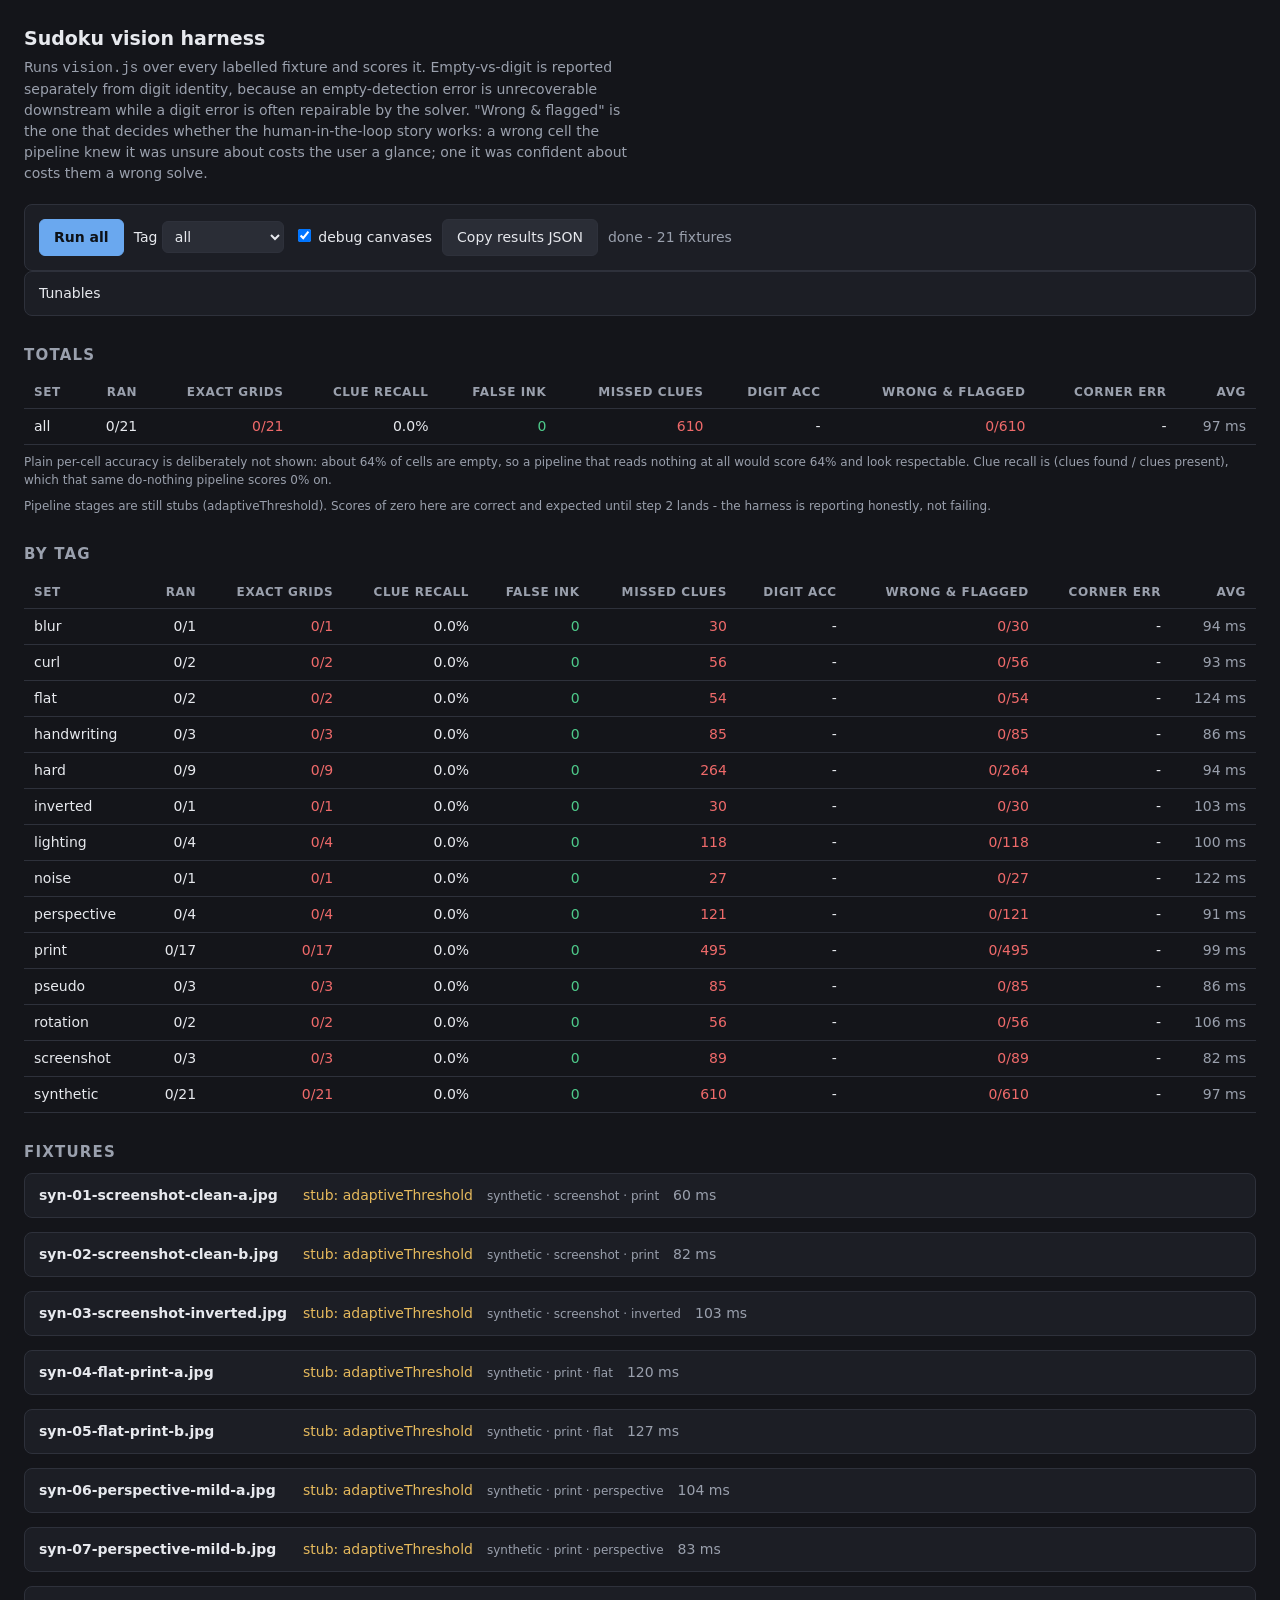
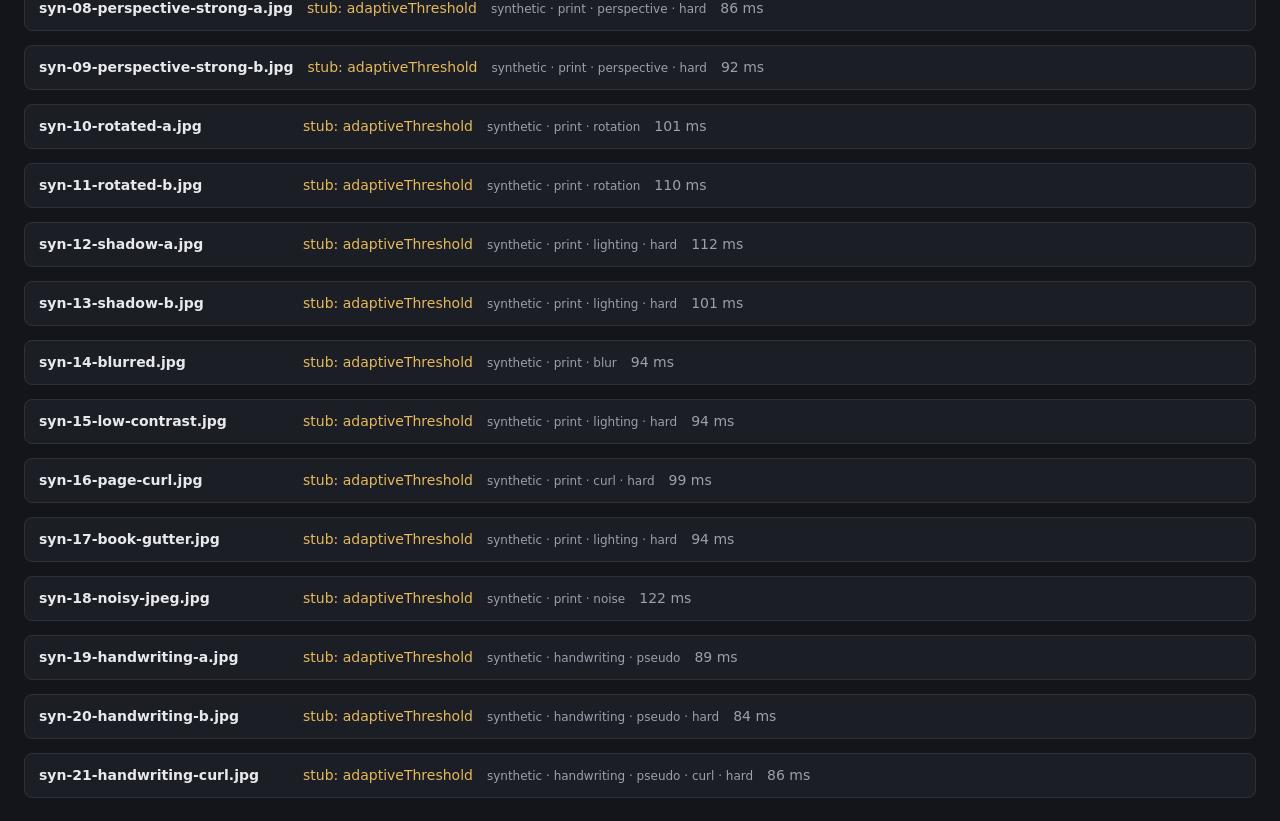
==== test-vision.html @ 6af7041e "feat: optical readin - step 1 - harness + fixtures" ====
<!DOCTYPE html>
<html lang="en">

<head>
  <meta charset="UTF-8">
  <meta name="viewport" content="width=device-width, initial-scale=1.0">
  <title>Sudoku vision harness</title>
  <style>
    :root {
      --bg: #14151a; --panel: #1c1e25; --line: #2e313b; --fg: #e7e9ee;
      --dim: #9aa0ad; --ok: #4ec98a; --bad: #ef6a6a; --warn: #e5b95c; --accent: #6aa8ef;
    }
    * { box-sizing: border-box; }
    body { margin: 0; padding: 24px; background: var(--bg); color: var(--fg);
           font: 14px/1.5 ui-sans-serif, system-ui, -apple-system, Segoe UI, Roboto, sans-serif; }
    h1 { font-size: 19px; margin: 0 0 4px; }
    h2 { font-size: 15px; margin: 28px 0 10px; color: var(--dim);
         text-transform: uppercase; letter-spacing: .08em; }
    .sub { color: var(--dim); margin: 0 0 20px; max-width: 70ch; }
    .bar { display: flex; gap: 10px; flex-wrap: wrap; align-items: center;
           padding: 14px; background: var(--panel); border: 1px solid var(--line); border-radius: 8px; }
    button { font: inherit; padding: 7px 14px; border-radius: 6px; border: 1px solid var(--line);
             background: #2a2d36; color: var(--fg); cursor: pointer; }
    button.primary { background: var(--accent); border-color: var(--accent); color: #0d1117; font-weight: 600; }
    button:disabled { opacity: .5; cursor: default; }
    select, input[type=text] { font: inherit; padding: 6px 8px; border-radius: 6px;
             border: 1px solid var(--line); background: #2a2d36; color: var(--fg); }
    textarea { width: 100%; min-height: 92px; font: 12px/1.5 ui-monospace, SFMono-Regular, Menlo, monospace;
               background: #101219; color: var(--fg); border: 1px solid var(--line);
               border-radius: 6px; padding: 10px; }
    .note { padding: 12px 14px; border-radius: 8px; border: 1px solid var(--line);
            background: #2a2419; color: var(--warn); margin: 16px 0; }
    .note code { background: #00000044; padding: 1px 5px; border-radius: 4px; }
    table { border-collapse: collapse; width: 100%; }
    th, td { text-align: left; padding: 7px 10px; border-bottom: 1px solid var(--line); }
    th { color: var(--dim); font-weight: 600; font-size: 12px;
         text-transform: uppercase; letter-spacing: .05em; }
    td.num, th.num { text-align: right; font-variant-numeric: tabular-nums; }
    .ok { color: var(--ok); } .bad { color: var(--bad); } .warn { color: var(--warn); }
    .dim { color: var(--dim); }
    .cards { display: grid; gap: 14px; }
    details { background: var(--panel); border: 1px solid var(--line); border-radius: 8px; }
    summary { cursor: pointer; padding: 11px 14px; display: flex; gap: 14px;
              align-items: center; flex-wrap: wrap; }
    summary .name { font-weight: 600; min-width: 250px; }
    summary .tags { color: var(--dim); font-size: 12px; }
    .body { padding: 0 14px 16px; display: flex; gap: 20px; flex-wrap: wrap; }
    canvas { background: #000; border: 1px solid var(--line); border-radius: 4px; image-rendering: pixelated; }
    .board { border-collapse: collapse; font-variant-numeric: tabular-nums; }
    .board td { width: 27px; height: 27px; text-align: center; padding: 0;
                border: 1px solid #343843; font-size: 13px; }
    .board td.b { border-right-width: 2px; border-right-color: #565c6b; }
    .board td.r { border-bottom-width: 2px; border-bottom-color: #565c6b; }
    .board td.wrong { background: #4a1f22; color: #ff9c9c; font-weight: 700; }
    .board td.flag { outline: 2px solid var(--warn); outline-offset: -2px; }
    .board td small { display: block; font-size: 9px; color: var(--dim); line-height: 1; }
    .legend { color: var(--dim); font-size: 12px; margin: 8px 0 0; }
    .stack { display: flex; flex-direction: column; gap: 6px; }
    .stack h3 { margin: 0; font-size: 11px; color: var(--dim);
                text-transform: uppercase; letter-spacing: .06em; }
  </style>
</head>

<body>
  <h1>Sudoku vision harness</h1>
  <p class="sub">
    Runs <code>vision.js</code> over every labelled fixture and scores it. Empty-vs-digit is
    reported separately from digit identity, because an empty-detection error is unrecoverable
    downstream while a digit error is often repairable by the solver. "Wrong &amp; flagged" is the
    one that decides whether the human-in-the-loop story works: a wrong cell the pipeline knew it
    was unsure about costs the user a glance; one it was confident about costs them a wrong solve.
  </p>

  <div class="bar">
    <button id="run" class="primary">Run all</button>
    <label>Tag
      <select id="tag"><option value="">all</option></select>
    </label>
    <label><input type="checkbox" id="debug" checked> debug canvases</label>
    <button id="copy">Copy results JSON</button>
    <span id="status" class="dim"></span>
  </div>

  <div id="blocked" class="note" hidden>
    <strong>The browser will not let this page read the fixture pixels.</strong>
    Opened over <code>file://</code>, Chrome treats every local image as a separate origin and
    taints the canvas. Two ways round it:
    <br>1. serve the folder — <code>python3 -m http.server</code>, then open
    <code>http://localhost:8000/test-vision.html</code>; or
    <br>2. pick the fixtures folder here, which hands the page real <code>File</code> objects:
    <input type="file" id="picker" webkitdirectory directory multiple>
  </div>

  <details id="tuning">
    <summary>Tunables</summary>
    <div class="body" style="display:block">
      <p class="legend">Overrides merged over <code>SudokuVision.defaults</code> for this run.
        Edit, then Run all. This is how §2's thresholds get tuned against evidence instead of taste.</p>
      <textarea id="opts"></textarea>
    </div>
  </details>

  <h2>Totals</h2>
  <div id="totals"></div>

  <h2>By tag</h2>
  <div id="bytag"></div>

  <h2>Fixtures</h2>
  <div id="cards" class="cards"></div>

  <script src="tools/fixtures/manifest.js"></script>
  <script src="vision.js"></script>
  <script>
    var FIXTURES = window.SUDOKU_FIXTURES || [];
    var FIX_DIR = 'tools/fixtures/';
    var pickedFiles = null;      // filename -> File, when the folder picker is used
    var lastResults = [];

    var el = {
      run: document.getElementById('run'), tag: document.getElementById('tag'),
      debug: document.getElementById('debug'), copy: document.getElementById('copy'),
      status: document.getElementById('status'), blocked: document.getElementById('blocked'),
      picker: document.getElementById('picker'), opts: document.getElementById('opts'),
      totals: document.getElementById('totals'), bytag: document.getElementById('bytag'),
      cards: document.getElementById('cards')
    };

    el.opts.value = JSON.stringify({ debug: true }, null, 2);

    // ------------------------------------------------------------- sources

    function sourceFor(fixture) {
      if (pickedFiles) {
        var f = pickedFiles[fixture.file];
        if (!f) { throw new Error('not in the picked folder: ' + fixture.file); }
        return f;
      }
      return FIX_DIR + fixture.file;
    }

    // Can we actually read pixels from a fixture loaded by path?
    function probeSource() {
      if (!FIXTURES.length) { return Promise.resolve(false); }
      return SudokuVision.toCanvas(FIX_DIR + FIXTURES[0].file, 64)
        .then(function (c) { SudokuVision.readPixels(c); return true; })
        .catch(function () { return false; });
    }

    el.picker.addEventListener('change', function (e) {
      pickedFiles = {};
      Array.prototype.forEach.call(e.target.files, function (f) { pickedFiles[f.name] = f; });
      el.blocked.hidden = true;
      run();
    });

    // ------------------------------------------------------------- scoring

    function score(fixture, result) {
      var truth = SudokuVision.parseBoard(fixture.board);
      var got = result.grid;
      var s = {
        file: fixture.file, tags: fixture.tags || [], notes: fixture.notes || '',
        ok: result.ok, reason: result.reason, notImplemented: result.notImplemented,
        stage: result.stage, ms: result.timings ? Math.round(result.timings.total) : null,
        clues: 0, falseInk: 0, missed: 0, digitTotal: 0, digitRight: 0,
        wrong: [], flaggedWrong: 0, flagged: (result.uncertain || []).length,
        cornerError: null, exact: false, truth: truth, got: got,
        uncertain: result.uncertain || []
      };
      var flagged = {};
      s.uncertain.forEach(function (p) { flagged[p[0] + ',' + p[1]] = true; });

      for (var r = 0; r < 9; r++) {
        for (var c = 0; c < 9; c++) {
          var tv = truth[r][c], gv = got[r][c];
          if (tv) { s.clues++; }
          if (!tv && gv) { s.falseInk++; }
          if (tv && !gv) { s.missed++; }
          if (tv && gv) { s.digitTotal++; if (tv === gv) { s.digitRight++; } }
          if (tv !== gv) {
            s.wrong.push([r, c]);
            if (flagged[r + ',' + c]) { s.flaggedWrong++; }
          }
        }
      }
      s.exact = s.ok && s.wrong.length === 0;

      if (fixture.corners && result.corners && result.corners.length === 4) {
        var sum = 0;
        for (var i = 0; i < 4; i++) {
          var dx = result.corners[i].x - fixture.corners[i][0];
          var dy = result.corners[i].y - fixture.corners[i][1];
          sum += Math.sqrt(dx * dx + dy * dy);
        }
        s.cornerError = sum / 4;
      }
      return s;
    }

    // ------------------------------------------------------------- running

    function run() {
      var overrides;
      try { overrides = JSON.parse(el.opts.value || '{}'); }
      catch (err) { el.status.textContent = 'tunables are not valid JSON: ' + err.message; return; }
      overrides.debug = el.debug.checked;

      var wanted = FIXTURES.filter(function (f) {
        return !el.tag.value || (f.tags || []).indexOf(el.tag.value) !== -1;
      });

      el.run.disabled = true;
      el.cards.innerHTML = '';
      lastResults = [];

      var chain = Promise.resolve();
      wanted.forEach(function (fixture, i) {
        chain = chain.then(function () {
          el.status.textContent = 'running ' + (i + 1) + '/' + wanted.length + ' - ' + fixture.file;
          return SudokuVision.extract(sourceFor(fixture), overrides)
            .then(function (result) { return { fixture: fixture, result: result }; })
            .catch(function (err) {
              return {
                fixture: fixture,
                result: {
                  ok: false, reason: 'threw: ' + err.message, grid: SudokuVision.emptyBoard(0),
                  confidence: SudokuVision.emptyBoard(0), uncertain: [], corners: null,
                  warped: null, debug: null, timings: {}
                }
              };
            })
            .then(function (pair) {
              var s = score(pair.fixture, pair.result);
              lastResults.push(s);
              el.cards.appendChild(card(s, pair.result, pair.fixture));
              renderTotals();
            });
        });
      });

      chain.then(function () {
        el.run.disabled = false;
        el.status.textContent = 'done - ' + wanted.length + ' fixtures';
      });
    }

    // ------------------------------------------------------------ reporting

    function pct(n, d) { return d ? (100 * n / d).toFixed(1) + '%' : '-'; }

    function aggregate(rows) {
      var a = { n: rows.length, ran: 0, exact: 0, clues: 0, falseInk: 0, missed: 0,
                digitTotal: 0, digitRight: 0, wrong: 0, flaggedWrong: 0, flagged: 0,
                cornerErrors: [], ms: 0 };
      rows.forEach(function (s) {
        if (s.ok) { a.ran++; }
        if (s.exact) { a.exact++; }
        a.clues += s.clues; a.falseInk += s.falseInk; a.missed += s.missed;
        a.digitTotal += s.digitTotal; a.digitRight += s.digitRight;
        a.wrong += s.wrong.length; a.flaggedWrong += s.flaggedWrong; a.flagged += s.flagged;
        a.ms += s.ms || 0;
        if (s.cornerError !== null) { a.cornerErrors.push(s.cornerError); }
      });
      a.cornerMean = a.cornerErrors.length
        ? a.cornerErrors.reduce(function (x, y) { return x + y; }, 0) / a.cornerErrors.length
        : null;
      return a;
    }

    function statsRow(label, a) {
      return '<tr><td>' + label + '</td>' +
        '<td class="num">' + a.ran + '/' + a.n + '</td>' +
        '<td class="num ' + (a.exact === a.n && a.n ? 'ok' : 'bad') + '">' +
          a.exact + '/' + a.n + '</td>' +
        '<td class="num">' + pct(a.clues - a.missed, a.clues) + '</td>' +
        '<td class="num ' + (a.falseInk ? 'bad' : 'ok') + '">' + a.falseInk + '</td>' +
        '<td class="num ' + (a.missed ? 'bad' : 'ok') + '">' + a.missed + '</td>' +
        '<td class="num">' + pct(a.digitRight, a.digitTotal) + '</td>' +
        '<td class="num ' + (a.wrong && a.flaggedWrong === a.wrong ? 'warn'
                             : a.wrong ? 'bad' : 'ok') + '">' +
          a.flaggedWrong + '/' + a.wrong + '</td>' +
        '<td class="num">' + (a.cornerMean === null ? '-' : a.cornerMean.toFixed(1) + ' px') + '</td>' +
        '<td class="num dim">' + (a.n ? Math.round(a.ms / a.n) : 0) + ' ms</td></tr>';
    }

    var HEAD = '<tr><th>set</th><th class="num">ran</th><th class="num">exact grids</th>' +
      '<th class="num">clue recall</th><th class="num">false ink</th><th class="num">missed clues</th>' +
      '<th class="num">digit acc</th><th class="num">wrong &amp; flagged</th>' +
      '<th class="num">corner err</th><th class="num">avg</th></tr>';

    function renderTotals() {
      var a = aggregate(lastResults);
      el.totals.innerHTML = '<table>' + HEAD + statsRow('all', a) + '</table>' +
        '<p class="legend">Plain per-cell accuracy is deliberately not shown: about 64% of cells ' +
        'are empty, so a pipeline that reads nothing at all would score 64% and look respectable. ' +
        'Clue recall is (clues found / clues present), which that same do-nothing pipeline scores ' +
        '0% on.</p>' +
        (lastResults.some(function (s) { return s.notImplemented; })
          ? '<p class="legend warn">Pipeline stages are still stubs (' +
            lastResults[0].stage + '). Scores of zero here are correct and expected until ' +
            'step 2 lands - the harness is reporting honestly, not failing.</p>'
          : '');

      var tags = {};
      lastResults.forEach(function (s) {
        s.tags.forEach(function (t) { (tags[t] = tags[t] || []).push(s); });
      });
      var names = Object.keys(tags).sort();
      el.bytag.innerHTML = '<table>' + HEAD + names.map(function (t) {
        return statsRow(t, aggregate(tags[t]));
      }).join('') + '</table>';
    }

    function boardTable(s) {
      var html = '<table class="board">';
      for (var r = 0; r < 9; r++) {
        html += '<tr>';
        for (var c = 0; c < 9; c++) {
          var tv = s.truth[r][c], gv = s.got[r][c];
          var cls = [];
          if (c === 2 || c === 5) { cls.push('b'); }
          if (r === 2 || r === 5) { cls.push('r'); }
          if (tv !== gv) { cls.push('wrong'); }
          if (s.uncertain.some(function (p) { return p[0] === r && p[1] === c; })) { cls.push('flag'); }
          html += '<td class="' + cls.join(' ') + '">' + (gv || (tv !== gv ? '&middot;' : '')) +
            (tv !== gv ? '<small>' + (tv || '.') + '</small>' : '') + '</td>';
        }
        html += '</tr>';
      }
      return html + '</table>';
    }

    function overlay(result, fixture) {
      var src = result.debug && result.debug.source;
      if (!src) { return null; }
      var w = 260, k = w / src.width;
      var c = document.createElement('canvas');
      c.width = w; c.height = Math.round(src.height * k);
      var ctx = c.getContext('2d');
      ctx.drawImage(src, 0, 0, c.width, c.height);
      // truth in lime, detection in magenta; a detector that is close draws on top of the other
      if (fixture.corners) { quad(ctx, fixture.corners.map(function (p) {
        return { x: p[0] * k, y: p[1] * k }; }), '#4ec98a'); }
      if (result.corners) { quad(ctx, result.corners.map(function (p) {
        return { x: p.x * k, y: p.y * k }; }), '#e46ae4'); }
      return c;
    }

    function quad(ctx, pts, colour) {
      ctx.strokeStyle = colour; ctx.lineWidth = 2;
      ctx.beginPath();
      pts.forEach(function (p, i) { i ? ctx.lineTo(p.x, p.y) : ctx.moveTo(p.x, p.y); });
      ctx.closePath(); ctx.stroke();
    }

    function card(s, result, fixture) {
      var d = document.createElement('details');
      var verdict = s.notImplemented ? '<span class="warn">stub: ' + s.stage + '</span>'
        : !s.ok ? '<span class="bad">no grid</span>'
        : s.exact ? '<span class="ok">exact</span>'
        : '<span class="bad">' + s.wrong.length + ' wrong</span>';

      d.innerHTML =
        '<summary><span class="name">' + s.file + '</span>' + verdict +
        '<span class="tags">' + s.tags.join(' · ') + '</span>' +
        '<span class="dim">' + (s.ms === null ? '' : s.ms + ' ms') + '</span></summary>' +
        '<div class="body"></div>';

      var body = d.querySelector('.body');

      if (s.reason) {
        var p = document.createElement('p');
        p.className = 'legend';
        p.textContent = s.reason;
        body.appendChild(p);
      }

      [['source + corners', overlay(result, fixture)],
       ['grayscale', result.debug && result.debug.gray],
       ['binary', result.debug && result.debug.binary],
       ['warped', result.warped]].forEach(function (pair) {
        if (!pair[1]) { return; }
        var col = document.createElement('div');
        col.className = 'stack';
        col.innerHTML = '<h3>' + pair[0] + '</h3>';
        var c = pair[1];
        if (c.width > 260) {
          var scaled = document.createElement('canvas');
          var k = 260 / c.width;
          scaled.width = 260; scaled.height = Math.round(c.height * k);
          scaled.getContext('2d').drawImage(c, 0, 0, scaled.width, scaled.height);
          c = scaled;
        }
        col.appendChild(c);
        body.appendChild(col);
      });

      var boards = document.createElement('div');
      boards.className = 'stack';
      boards.innerHTML = '<h3>read vs truth</h3>' + boardTable(s) +
        '<p class="legend">red = wrong, small digit = expected, amber ring = flagged uncertain<br>' +
        'clues ' + s.clues + ' · false ink ' + s.falseInk + ' · missed ' + s.missed +
        ' · digit acc ' + pct(s.digitRight, s.digitTotal) +
        (s.cornerError === null ? '' : ' · corner err ' + s.cornerError.toFixed(1) + ' px') + '</p>' +
        (s.notes ? '<p class="legend">' + s.notes + '</p>' : '');
      body.appendChild(boards);

      return d;
    }

    // --------------------------------------------------------------- setup

    (function init() {
      if (!FIXTURES.length) {
        el.status.innerHTML = '<span class="bad">no fixtures - run ' +
          'python3 tools/make_synthetic_fixtures.py</span>';
        return;
      }
      var tags = {};
      FIXTURES.forEach(function (f) { (f.tags || []).forEach(function (t) { tags[t] = 1; }); });
      Object.keys(tags).sort().forEach(function (t) {
        var o = document.createElement('option');
        o.value = o.textContent = t;
        el.tag.appendChild(o);
      });

      el.run.addEventListener('click', run);
      el.tag.addEventListener('change', run);
      el.copy.addEventListener('click', function () {
        var slim = lastResults.map(function (s) {
          return { file: s.file, ok: s.ok, exact: s.exact, falseInk: s.falseInk,
                   missed: s.missed, digitRight: s.digitRight, digitTotal: s.digitTotal,
                   wrong: s.wrong.length, flaggedWrong: s.flaggedWrong,
                   cornerError: s.cornerError, ms: s.ms };
        });
        navigator.clipboard.writeText(JSON.stringify(slim, null, 2)).then(function () {
          el.status.textContent = 'copied ' + slim.length + ' rows';
        });
      });

      probeSource().then(function (readable) {
        if (readable) { run(); }
        else {
          el.blocked.hidden = false;
          el.status.textContent = 'waiting for a readable image source';
        }
      });
    })();
  </script>
</body>

</html>
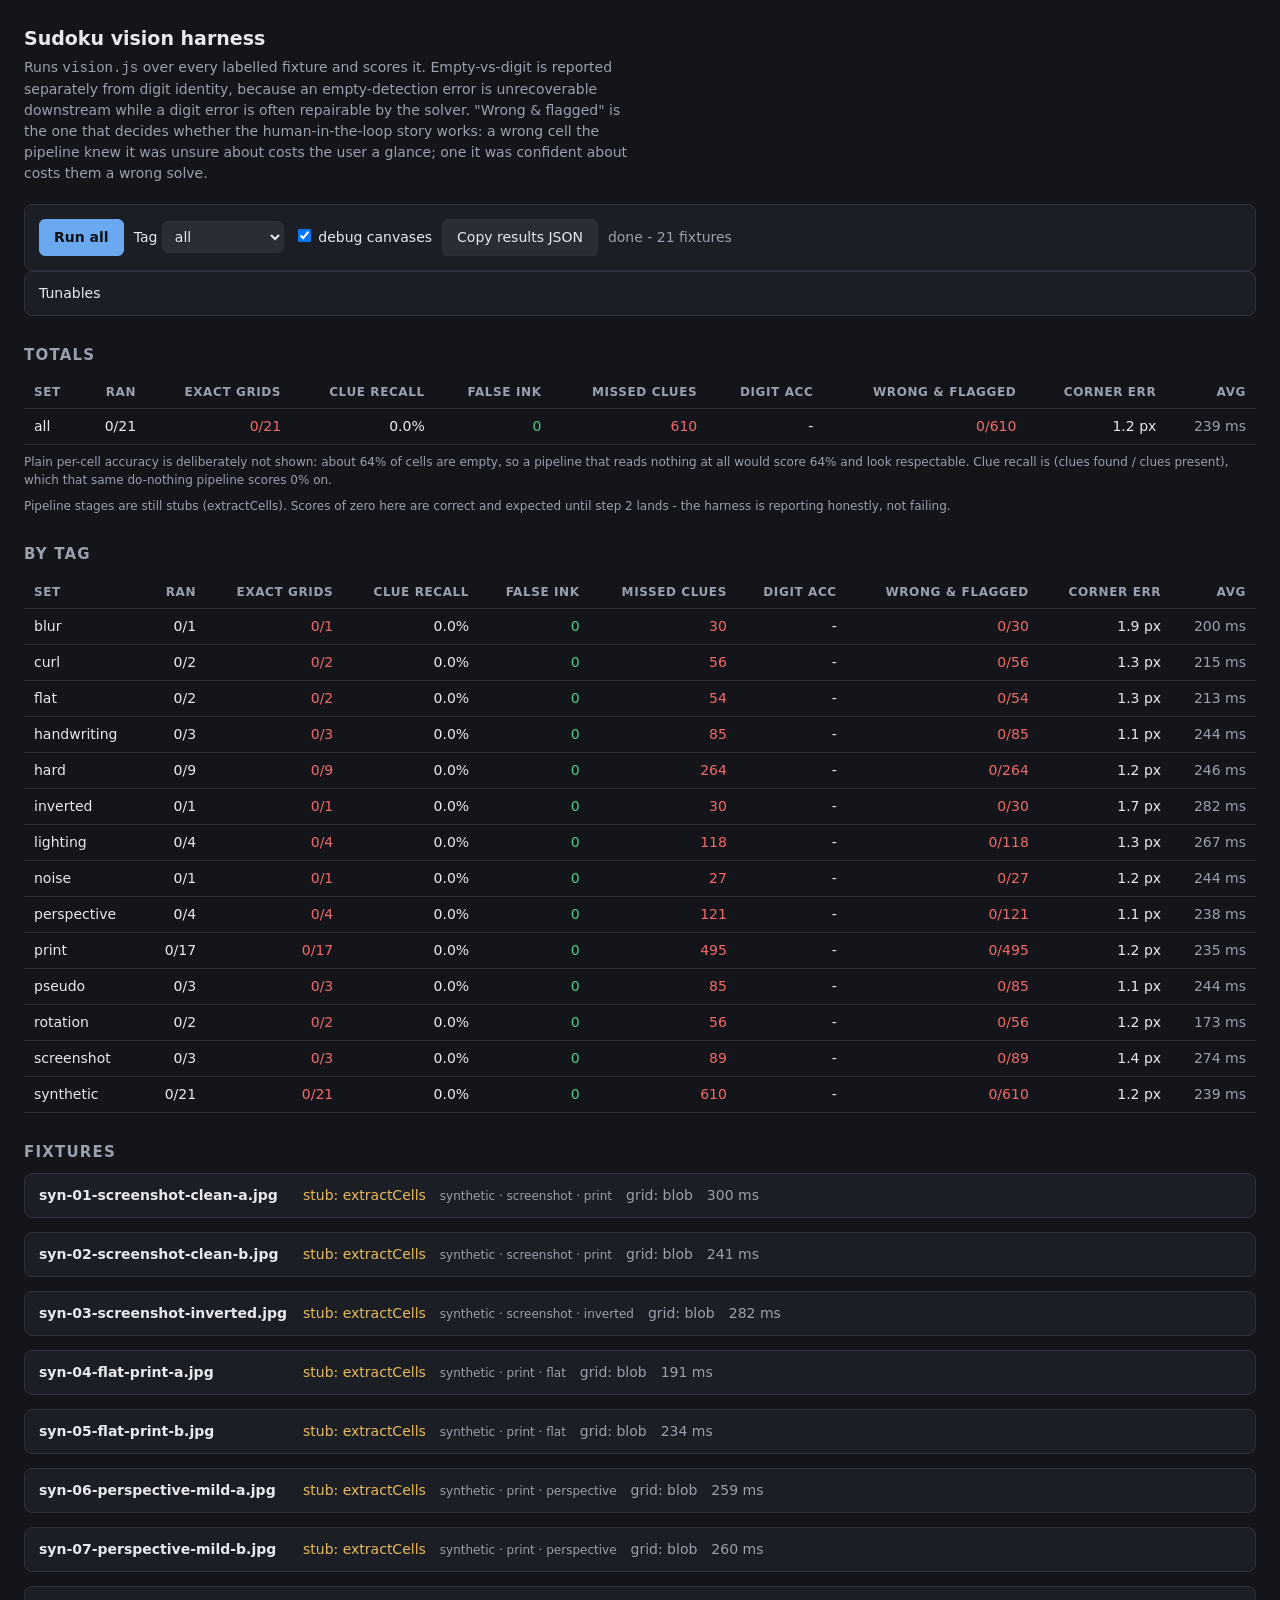
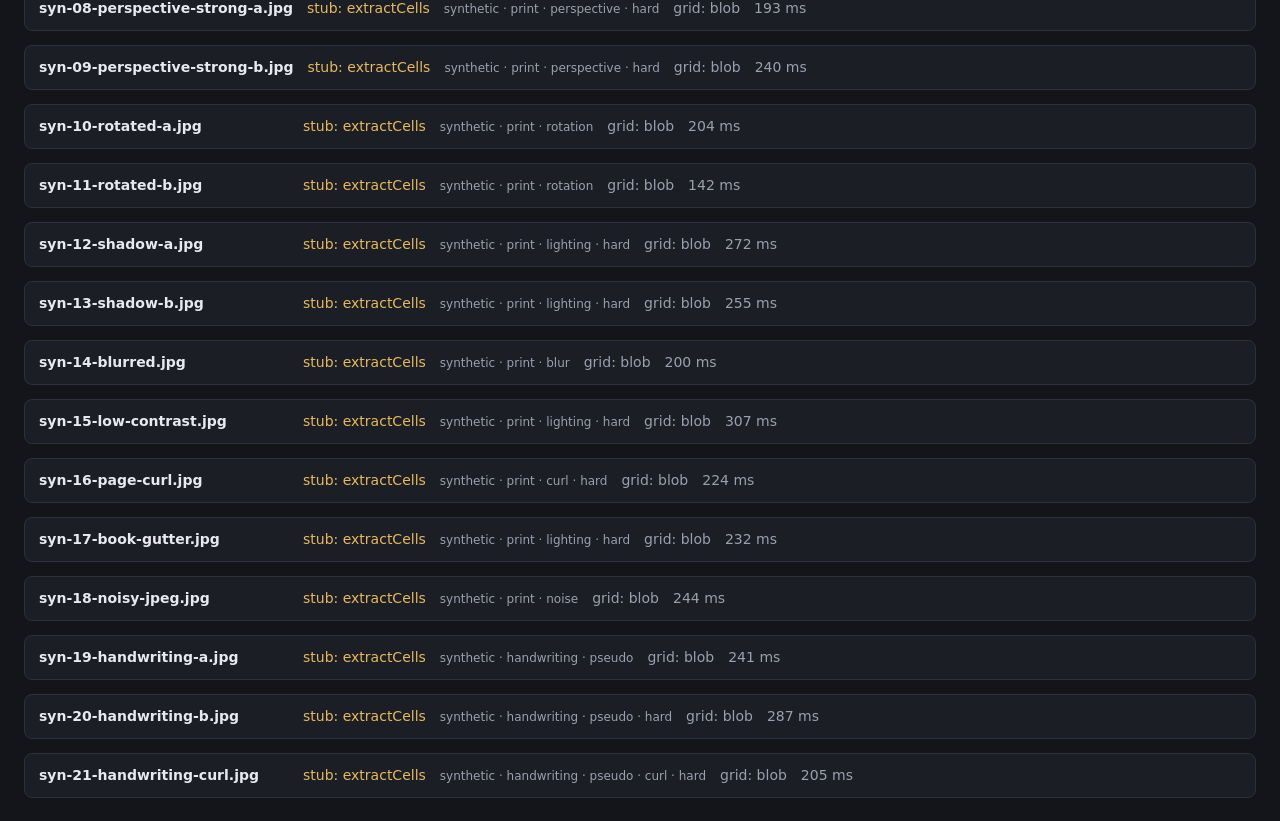
==== commit 91671f31: "feat: optical reading - step 2 - grid detection" ====
--- a/test-vision.html
+++ b/test-vision.html
@@ -162,6 +162,7 @@
       var s = {
         file: fixture.file, tags: fixture.tags || [], notes: fixture.notes || '',
         ok: result.ok, reason: result.reason, notImplemented: result.notImplemented,
+        gridSource: result.gridSource || null, gridRejected: result.gridRejected || null,
         stage: result.stage, ms: result.timings ? Math.round(result.timings.total) : null,
         clues: 0, falseInk: 0, missed: 0, digitTotal: 0, digitRight: 0,
         wrong: [], flaggedWrong: 0, flagged: (result.uncertain || []).length,
@@ -334,9 +335,11 @@
     function overlay(result, fixture) {
       var src = result.debug && result.debug.source;
       if (!src) { return null; }
-      var w = 260, k = w / src.width;
+      // the canvas is drawn to a fixed width, and both quads are in source-image
+      // coordinates, so scale by the source width - not the working canvas width
+      var w = 260, k = w / ((result.input && result.input.width) || src.width);
       var c = document.createElement('canvas');
-      c.width = w; c.height = Math.round(src.height * k);
+      c.width = w; c.height = Math.round(src.height * (w / src.width));
       var ctx = c.getContext('2d');
       ctx.drawImage(src, 0, 0, c.width, c.height);
       // truth in lime, detection in magenta; a detector that is close draws on top of the other
@@ -364,6 +367,8 @@
       d.innerHTML =
         '<summary><span class="name">' + s.file + '</span>' + verdict +
         '<span class="tags">' + s.tags.join(' · ') + '</span>' +
+        (s.gridSource ? '<span class="' + (s.gridSource === 'blob' ? 'dim' : 'warn') + '">grid: ' +
+          s.gridSource + (s.gridRejected ? ' (' + s.gridRejected + ')' : '') + '</span>' : '') +
         '<span class="dim">' + (s.ms === null ? '' : s.ms + ' ms') + '</span></summary>' +
         '<div class="body"></div>';
 
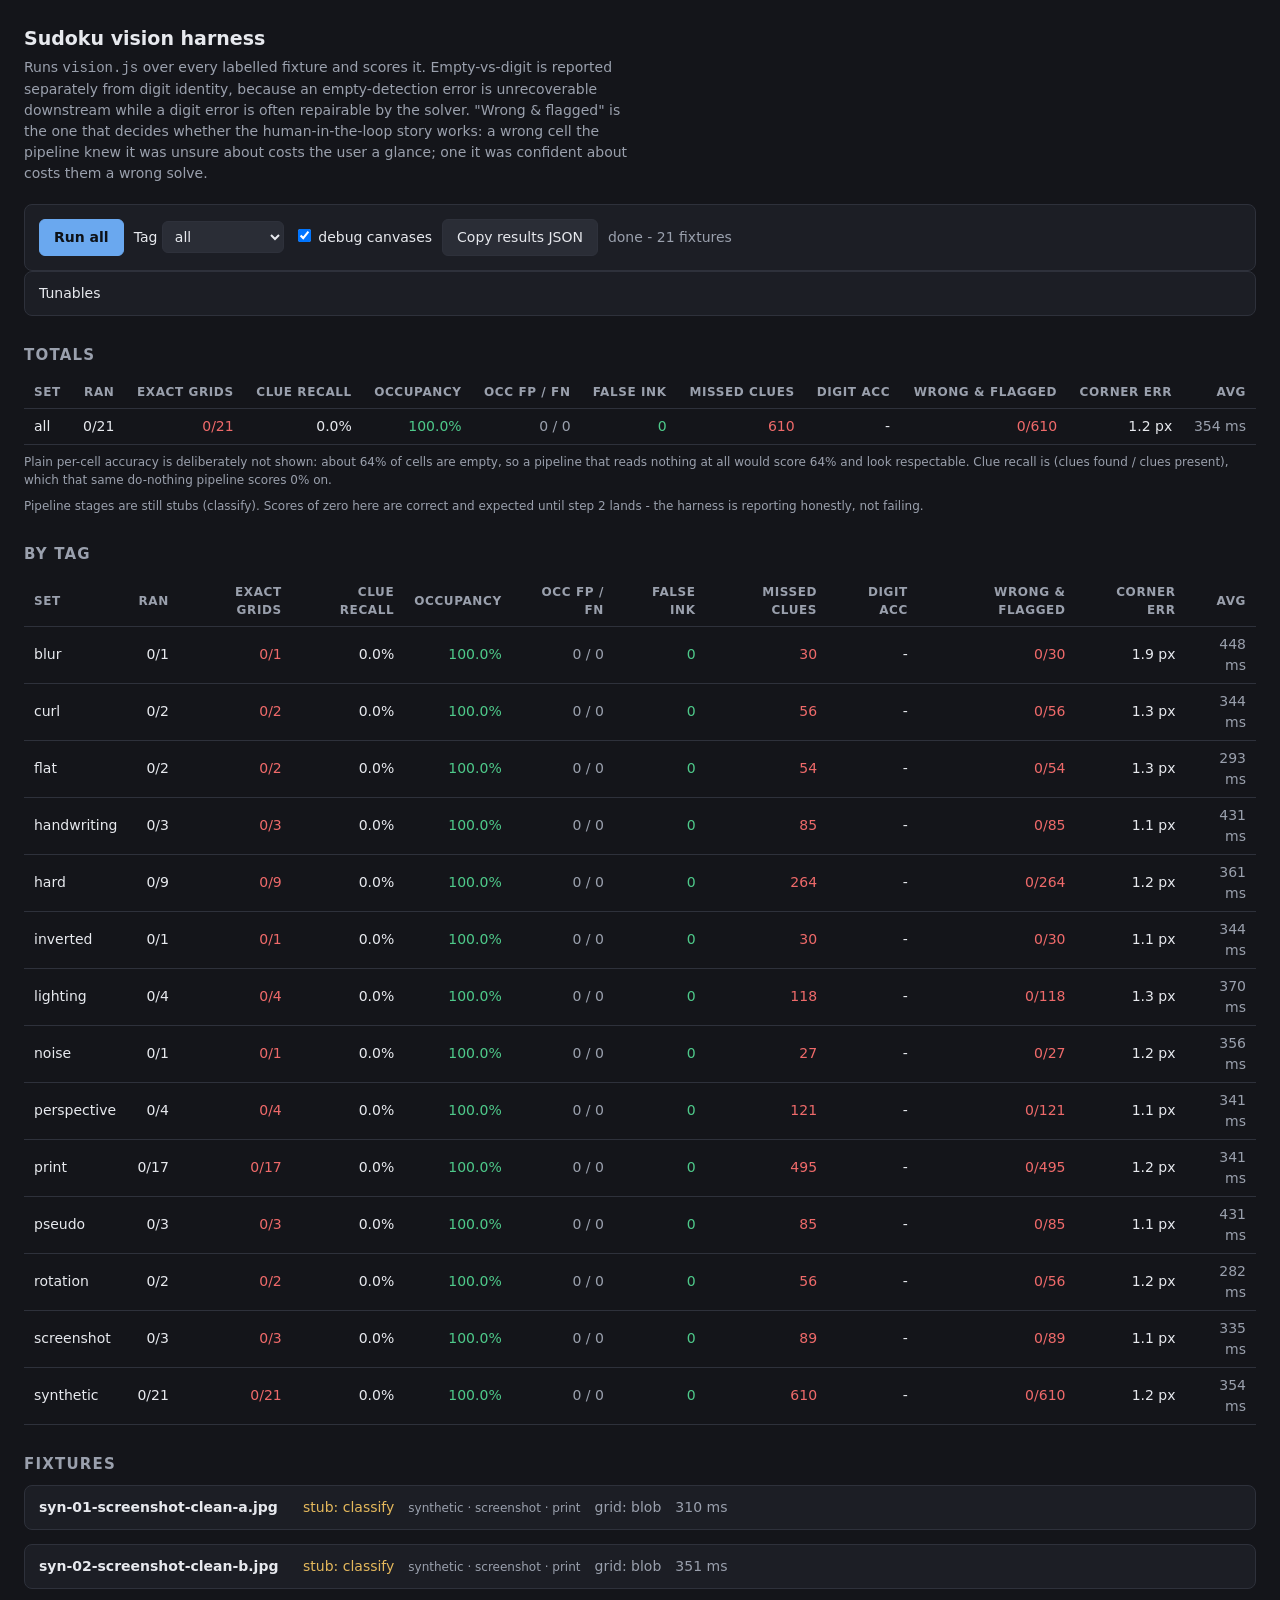
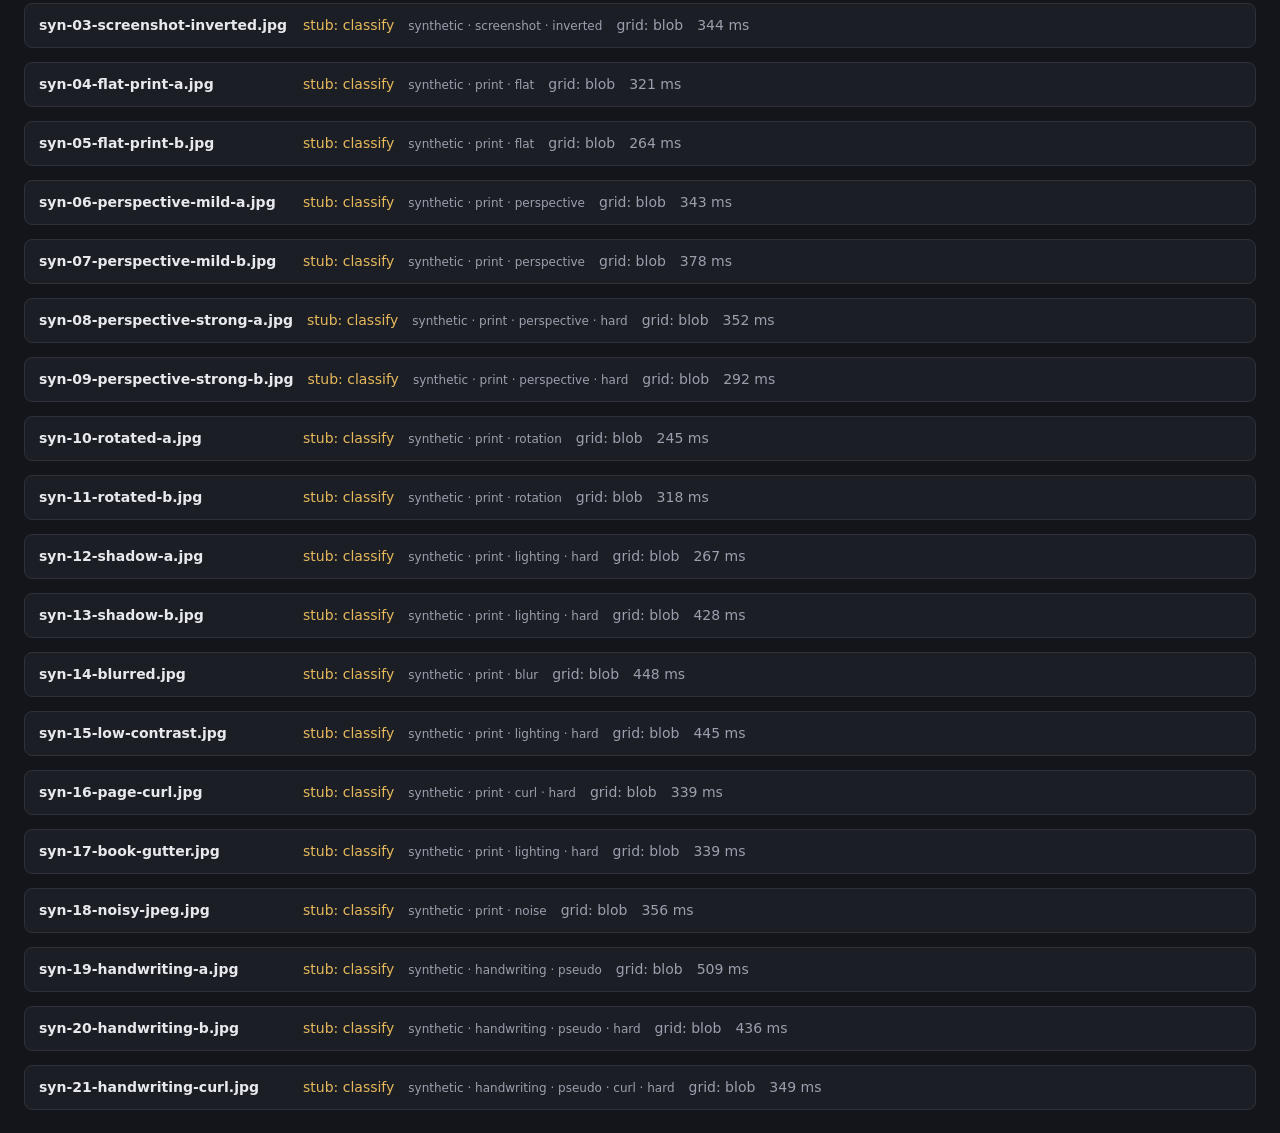
==== commit 27b92a57: "feat: optical reading - step 3 - precise grid and empty cell detection" ====
--- a/test-vision.html
+++ b/test-vision.html
@@ -169,6 +169,19 @@
         cornerError: null, exact: false, truth: truth, got: got,
         uncertain: result.uncertain || []
       };
+      // Empty-vs-digit is scored straight off the segmenter, so it stays meaningful
+      // while the classifier is still a stub - and so a segmentation regression can
+      // never hide behind a classifier improvement.
+      s.occChecked = 0; s.occFP = 0; s.occFN = 0; s.occWrong = [];
+      if (result.debug && result.debug.cells) {
+        result.debug.cells.forEach(function (cell) {
+          var tv = truth[cell.row][cell.col];
+          s.occChecked++;
+          if (!tv && !cell.empty) { s.occFP++; s.occWrong.push([cell.row, cell.col]); }
+          if (tv && cell.empty) { s.occFN++; s.occWrong.push([cell.row, cell.col]); }
+        });
+      }
+
       var flagged = {};
       s.uncertain.forEach(function (p) { flagged[p[0] + ',' + p[1]] = true; });
 
@@ -252,6 +265,7 @@
 
     function aggregate(rows) {
       var a = { n: rows.length, ran: 0, exact: 0, clues: 0, falseInk: 0, missed: 0,
+                occChecked: 0, occFP: 0, occFN: 0,
                 digitTotal: 0, digitRight: 0, wrong: 0, flaggedWrong: 0, flagged: 0,
                 cornerErrors: [], ms: 0 };
       rows.forEach(function (s) {
@@ -261,6 +275,7 @@
         a.digitTotal += s.digitTotal; a.digitRight += s.digitRight;
         a.wrong += s.wrong.length; a.flaggedWrong += s.flaggedWrong; a.flagged += s.flagged;
         a.ms += s.ms || 0;
+        a.occChecked += s.occChecked || 0; a.occFP += s.occFP || 0; a.occFN += s.occFN || 0;
         if (s.cornerError !== null) { a.cornerErrors.push(s.cornerError); }
       });
       a.cornerMean = a.cornerErrors.length
@@ -275,6 +290,11 @@
         '<td class="num ' + (a.exact === a.n && a.n ? 'ok' : 'bad') + '">' +
           a.exact + '/' + a.n + '</td>' +
         '<td class="num">' + pct(a.clues - a.missed, a.clues) + '</td>' +
+        '<td class="num ' + (!a.occChecked ? 'dim'
+            : (a.occFP + a.occFN) ? 'bad' : 'ok') + '">' +
+          (a.occChecked ? pct(a.occChecked - a.occFP - a.occFN, a.occChecked) : '-') + '</td>' +
+        '<td class="num ' + ((a.occFP + a.occFN) ? 'bad' : 'dim') + '">' +
+          a.occFP + ' / ' + a.occFN + '</td>' +
         '<td class="num ' + (a.falseInk ? 'bad' : 'ok') + '">' + a.falseInk + '</td>' +
         '<td class="num ' + (a.missed ? 'bad' : 'ok') + '">' + a.missed + '</td>' +
         '<td class="num">' + pct(a.digitRight, a.digitTotal) + '</td>' +
@@ -286,7 +306,8 @@
     }
 
     var HEAD = '<tr><th>set</th><th class="num">ran</th><th class="num">exact grids</th>' +
-      '<th class="num">clue recall</th><th class="num">false ink</th><th class="num">missed clues</th>' +
+      '<th class="num">clue recall</th><th class="num">occupancy</th>' +
+      '<th class="num">occ FP / FN</th><th class="num">false ink</th><th class="num">missed clues</th>' +
       '<th class="num">digit acc</th><th class="num">wrong &amp; flagged</th>' +
       '<th class="num">corner err</th><th class="num">avg</th></tr>';
 
@@ -357,6 +378,39 @@
       ctx.closePath(); ctx.stroke();
     }
 
+    // The 81 normalised bitmaps as the classifier will see them. Looking at these
+    // is the fastest way to tell a segmentation bug from a threshold one.
+    function cellSheet(result, s) {
+      var cells = result.debug && result.debug.cells;
+      if (!cells) { return null; }
+      var box = 28, pad = 2, step = box + pad;
+      var c = document.createElement('canvas');
+      c.width = c.height = step * 9 + pad;
+      var ctx = c.getContext('2d');
+      ctx.fillStyle = '#1c1e25';
+      ctx.fillRect(0, 0, c.width, c.height);
+      var img = ctx.createImageData(box, box);
+      cells.forEach(function (cell) {
+        var x = pad + cell.col * step, y = pad + cell.row * step;
+        var wrong = s.occWrong.some(function (p) { return p[0] === cell.row && p[1] === cell.col; });
+        ctx.fillStyle = wrong ? '#6a1f22' : '#000';
+        ctx.fillRect(x, y, box, box);
+        if (cell.bitmap28) {
+          for (var i = 0; i < box * box; i++) {
+            var v = Math.round(cell.bitmap28[i] * 255);
+            img.data[i * 4] = img.data[i * 4 + 1] = img.data[i * 4 + 2] = v;
+            img.data[i * 4 + 3] = 255;
+          }
+          ctx.putImageData(img, x, y);
+        }
+        if (wrong) {
+          ctx.strokeStyle = '#ef6a6a'; ctx.lineWidth = 1;
+          ctx.strokeRect(x + 0.5, y + 0.5, box - 1, box - 1);
+        }
+      });
+      return c;
+    }
+
     function card(s, result, fixture) {
       var d = document.createElement('details');
       var verdict = s.notImplemented ? '<span class="warn">stub: ' + s.stage + '</span>'
@@ -384,13 +438,15 @@
       [['source + corners', overlay(result, fixture)],
        ['grayscale', result.debug && result.debug.gray],
        ['binary', result.debug && result.debug.binary],
-       ['warped', result.warped]].forEach(function (pair) {
+       ['warped', result.warped],
+       ['warped binary', result.debug && result.debug.warpedBinary],
+       ['normalised cells', cellSheet(result, s)]].forEach(function (pair) {
         if (!pair[1]) { return; }
         var col = document.createElement('div');
         col.className = 'stack';
         col.innerHTML = '<h3>' + pair[0] + '</h3>';
         var c = pair[1];
-        if (c.width > 260) {
+        if (c.width > 260 && pair[0] !== 'normalised cells') {
           var scaled = document.createElement('canvas');
           var k = 260 / c.width;
           scaled.width = 260; scaled.height = Math.round(c.height * k);
@@ -406,6 +462,8 @@
       boards.innerHTML = '<h3>read vs truth</h3>' + boardTable(s) +
         '<p class="legend">red = wrong, small digit = expected, amber ring = flagged uncertain<br>' +
         'clues ' + s.clues + ' · false ink ' + s.falseInk + ' · missed ' + s.missed +
+        ' · occupancy ' + pct(s.occChecked - s.occFP - s.occFN, s.occChecked) +
+        ' (FP ' + s.occFP + ' / FN ' + s.occFN + ')' +
         ' · digit acc ' + pct(s.digitRight, s.digitTotal) +
         (s.cornerError === null ? '' : ' · corner err ' + s.cornerError.toFixed(1) + ' px') + '</p>' +
         (s.notes ? '<p class="legend">' + s.notes + '</p>' : '');
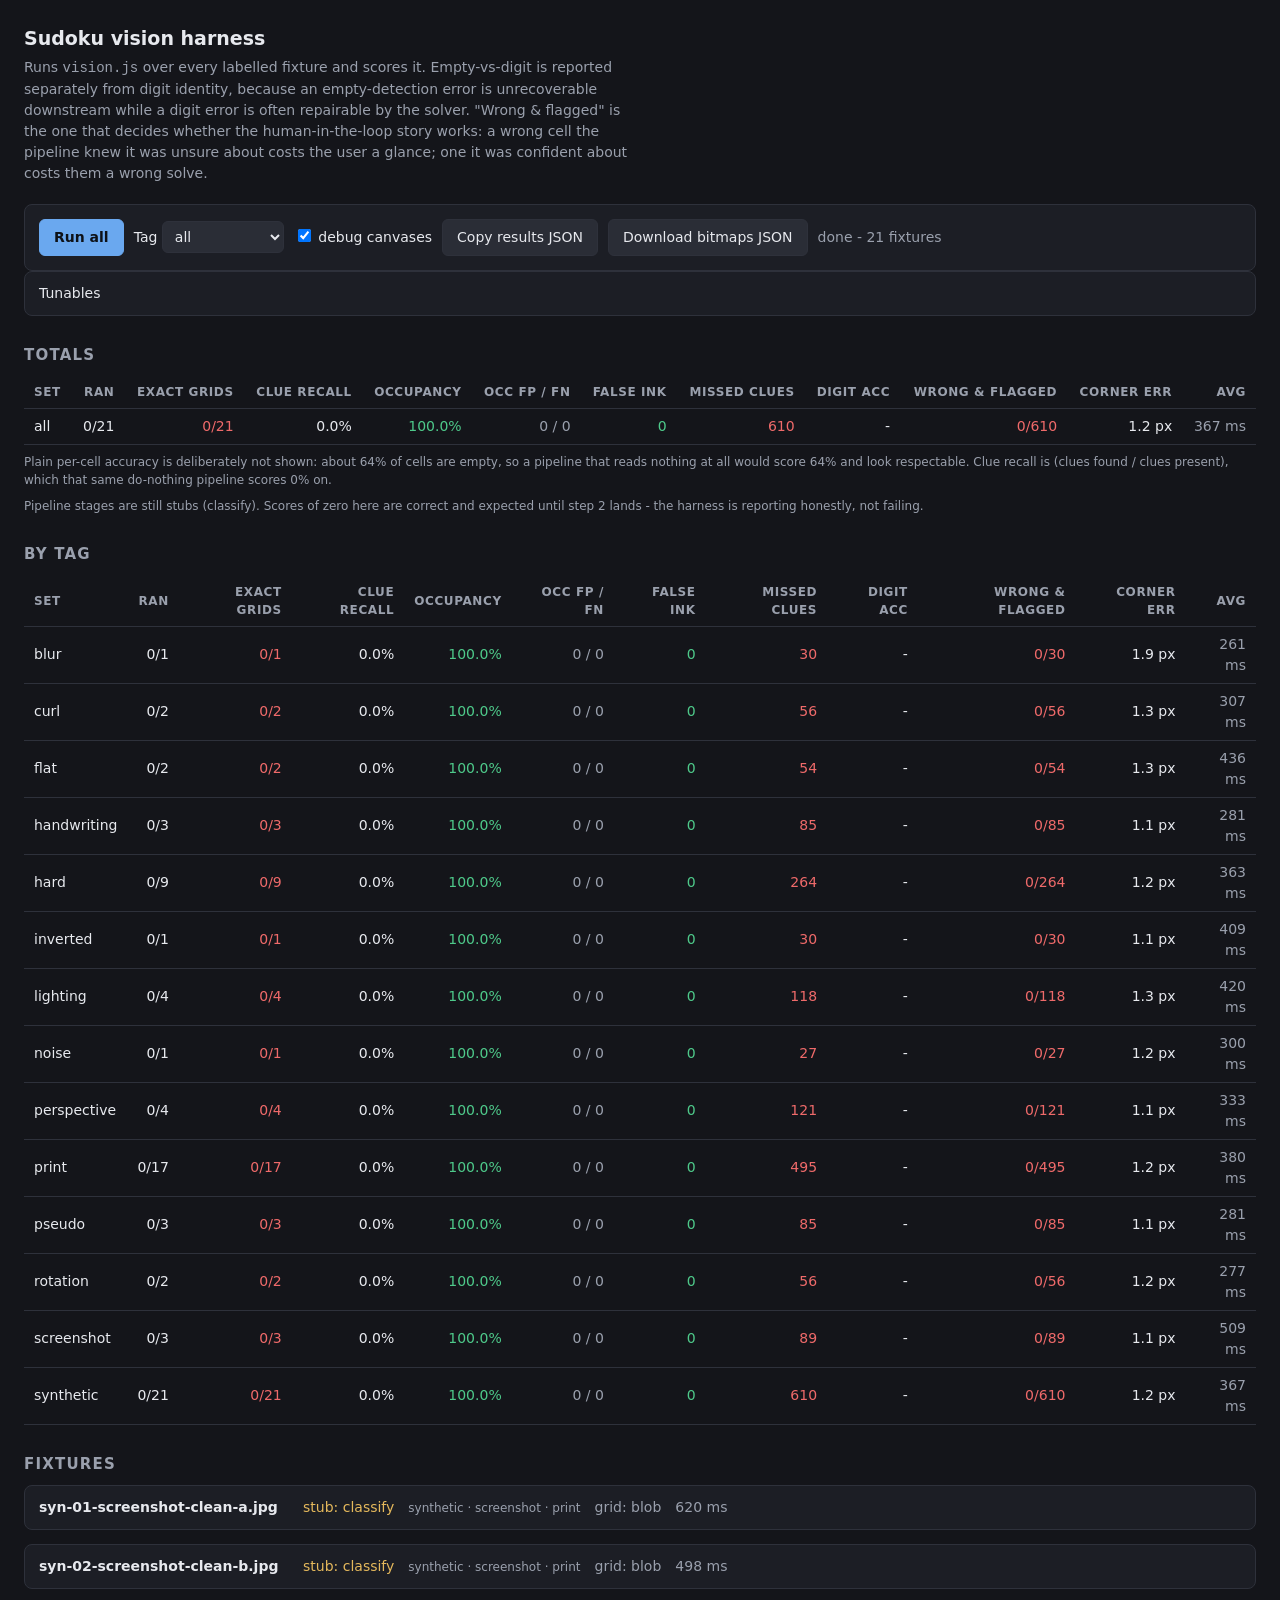
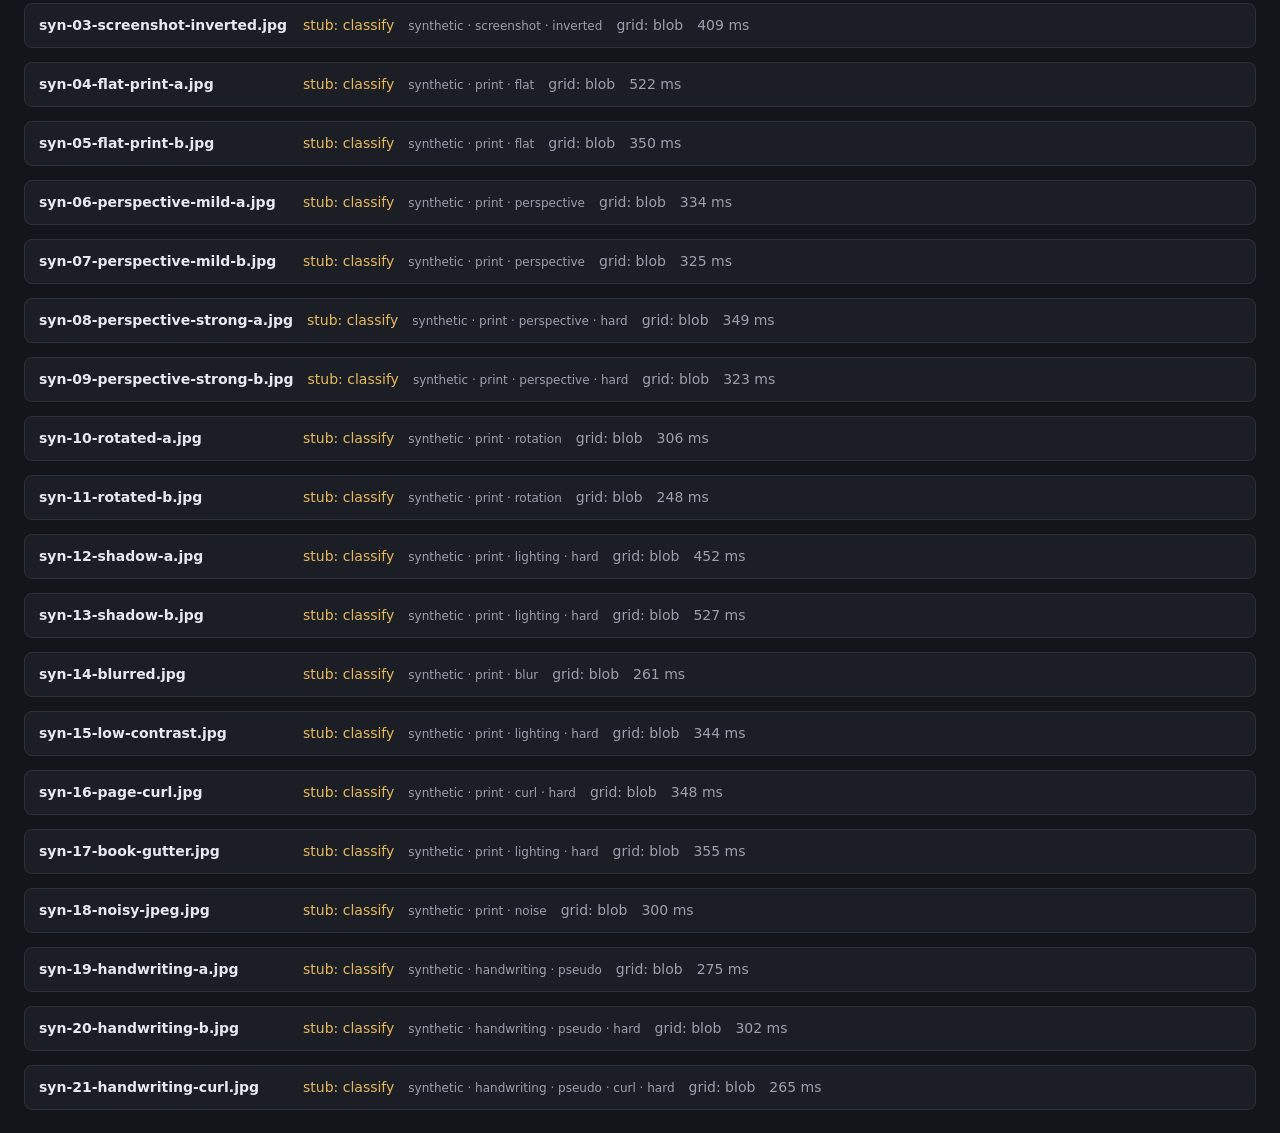
==== commit d6d0f1ba: "feat: optical reading - step 4 - train digit classifier" ====
--- a/test-vision.html
+++ b/test-vision.html
@@ -78,6 +78,7 @@
     </label>
     <label><input type="checkbox" id="debug" checked> debug canvases</label>
     <button id="copy">Copy results JSON</button>
+    <button id="bitmaps">Download bitmaps JSON</button>
     <span id="status" class="dim"></span>
   </div>
 
@@ -120,7 +121,8 @@
     var el = {
       run: document.getElementById('run'), tag: document.getElementById('tag'),
       debug: document.getElementById('debug'), copy: document.getElementById('copy'),
-      status: document.getElementById('status'), blocked: document.getElementById('blocked'),
+      status: document.getElementById('status'),
+      bitmaps: document.getElementById('bitmaps'), blocked: document.getElementById('blocked'),
       picker: document.getElementById('picker'), opts: document.getElementById('opts'),
       totals: document.getElementById('totals'), bytag: document.getElementById('bytag'),
       cards: document.getElementById('cards')
@@ -182,6 +184,8 @@
         });
       }
 
+      s.cells = (result.debug && result.debug.cells) || null;
+
       var flagged = {};
       s.uncertain.forEach(function (p) { flagged[p[0] + ',' + p[1]] = true; });
 
@@ -502,6 +506,37 @@
         });
       });
 
+      // The normalised cells plus their true labels, for tools/eval_on_fixtures.py.
+      // Scoring the model on these rather than on synthetic glyphs is the only way
+      // to measure the whole chain - detection, warp, threshold, segmentation and
+      // normalisation all show up in these bitmaps.
+      el.bitmaps.addEventListener('click', function () {
+        var rows = [];
+        lastResults.forEach(function (s) {
+          if (!s.cells) { return; }
+          s.cells.forEach(function (cell) {
+            if (cell.empty || !cell.bitmap28) { return; }
+            var bytes = [];
+            for (var i = 0; i < cell.bitmap28.length; i++) {
+              bytes.push(Math.round(cell.bitmap28[i] * 255));
+            }
+            rows.push({ file: s.file, row: cell.row, col: cell.col,
+                        truth: s.truth[cell.row][cell.col], bitmap: bytes });
+          });
+        });
+        if (!rows.length) {
+          el.status.textContent = 'no bitmaps - run with debug canvases enabled';
+          return;
+        }
+        var blob = new Blob([JSON.stringify(rows)], { type: 'application/json' });
+        var a = document.createElement('a');
+        a.href = URL.createObjectURL(blob);
+        a.download = 'fixture-bitmaps.json';
+        a.click();
+        setTimeout(function () { URL.revokeObjectURL(a.href); }, 1000);
+        el.status.textContent = 'exported ' + rows.length + ' labelled bitmaps';
+      });
+
       probeSource().then(function (readable) {
         if (readable) { run(); }
         else {
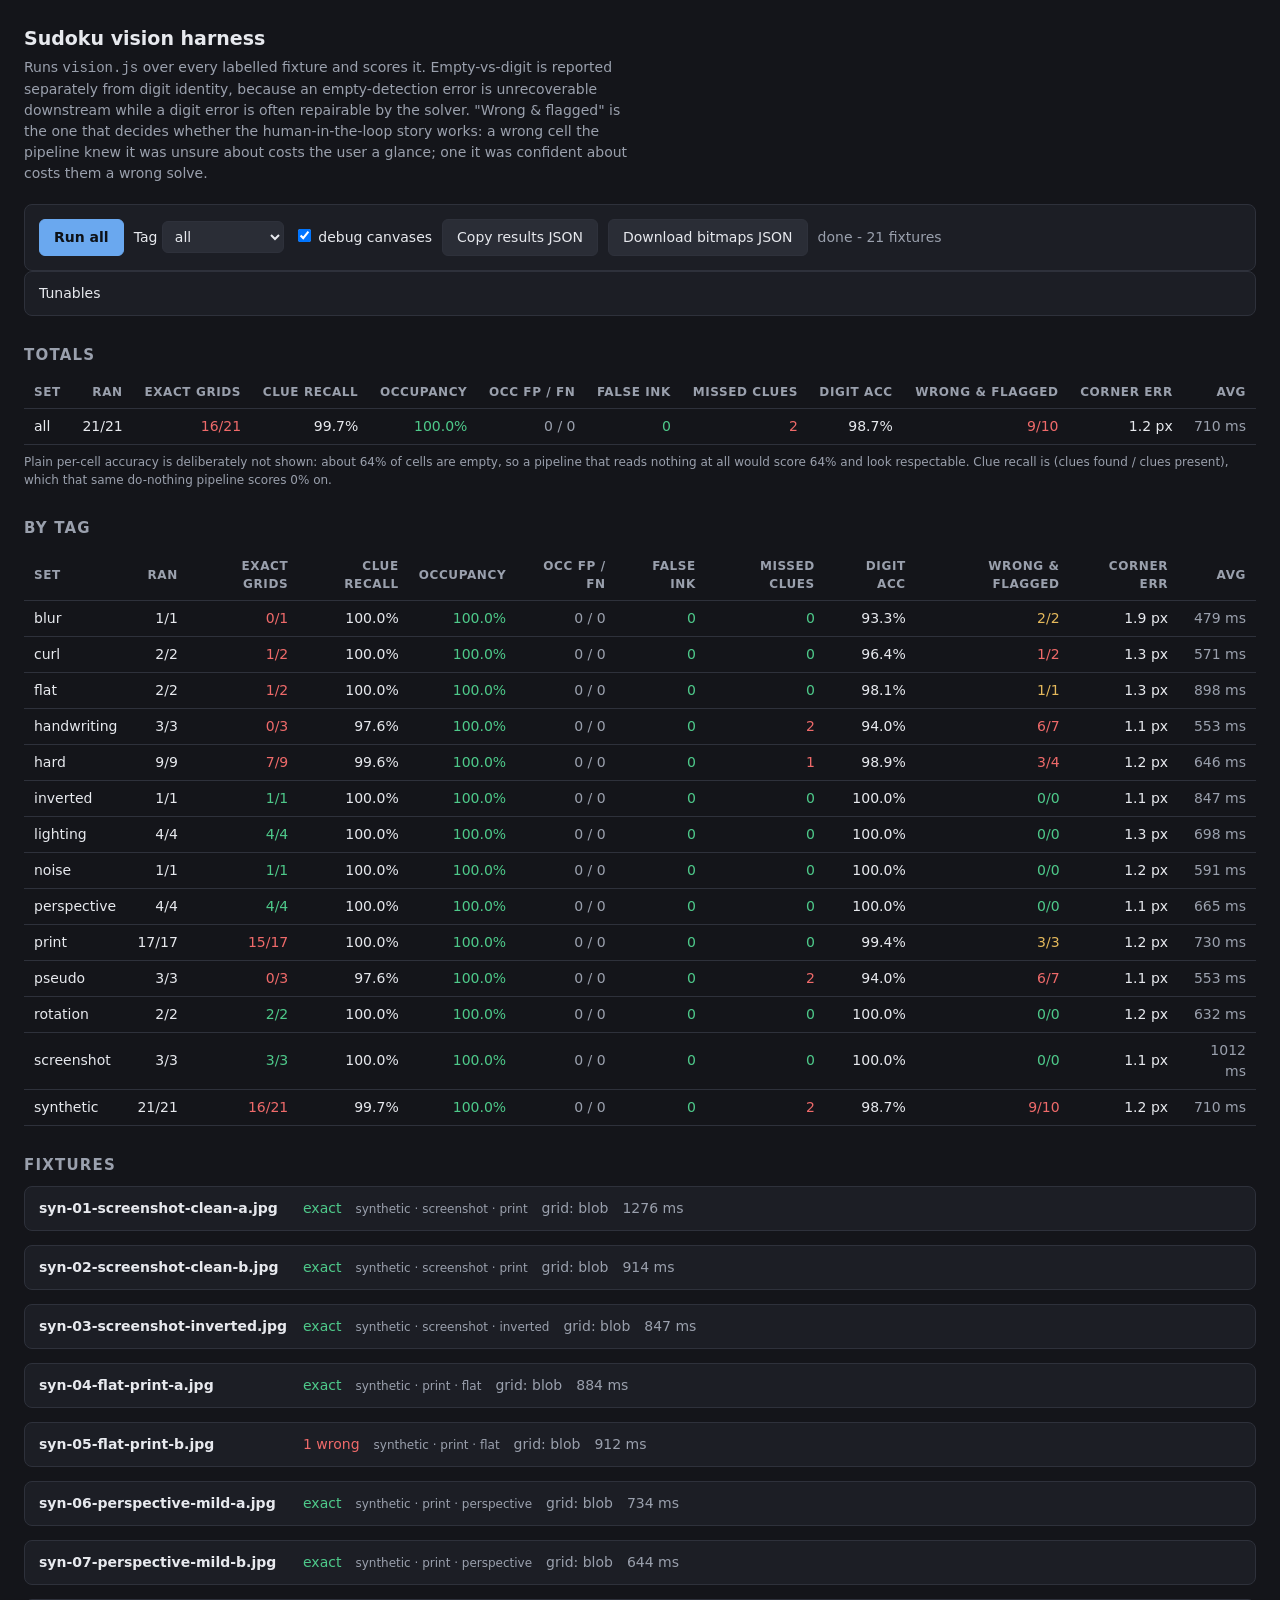
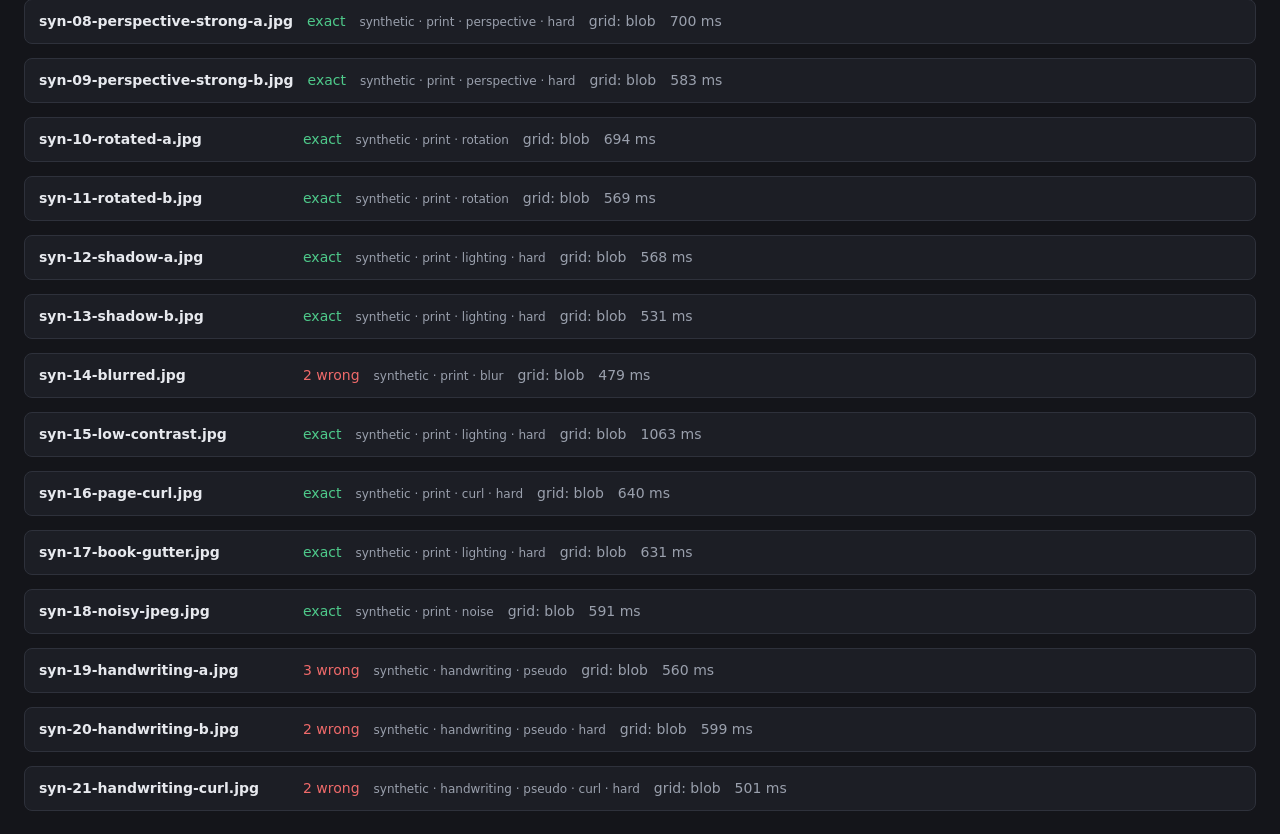
==== commit 6d6c9d20: "feat: optical reading - step 5 - JS foward pass" ====
--- a/test-vision.html
+++ b/test-vision.html
@@ -111,6 +111,7 @@
   <div id="cards" class="cards"></div>
 
   <script src="tools/fixtures/manifest.js"></script>
+  <script src="digit-model.js"></script>
   <script src="vision.js"></script>
   <script>
     var FIXTURES = window.SUDOKU_FIXTURES || [];
@@ -164,6 +165,7 @@
       var s = {
         file: fixture.file, tags: fixture.tags || [], notes: fixture.notes || '',
         ok: result.ok, reason: result.reason, notImplemented: result.notImplemented,
+        msClassify: result.timings ? Math.round(result.timings.classify || 0) : null,
         gridSource: result.gridSource || null, gridRejected: result.gridRejected || null,
         stage: result.stage, ms: result.timings ? Math.round(result.timings.total) : null,
         clues: 0, falseInk: 0, missed: 0, digitTotal: 0, digitRight: 0,
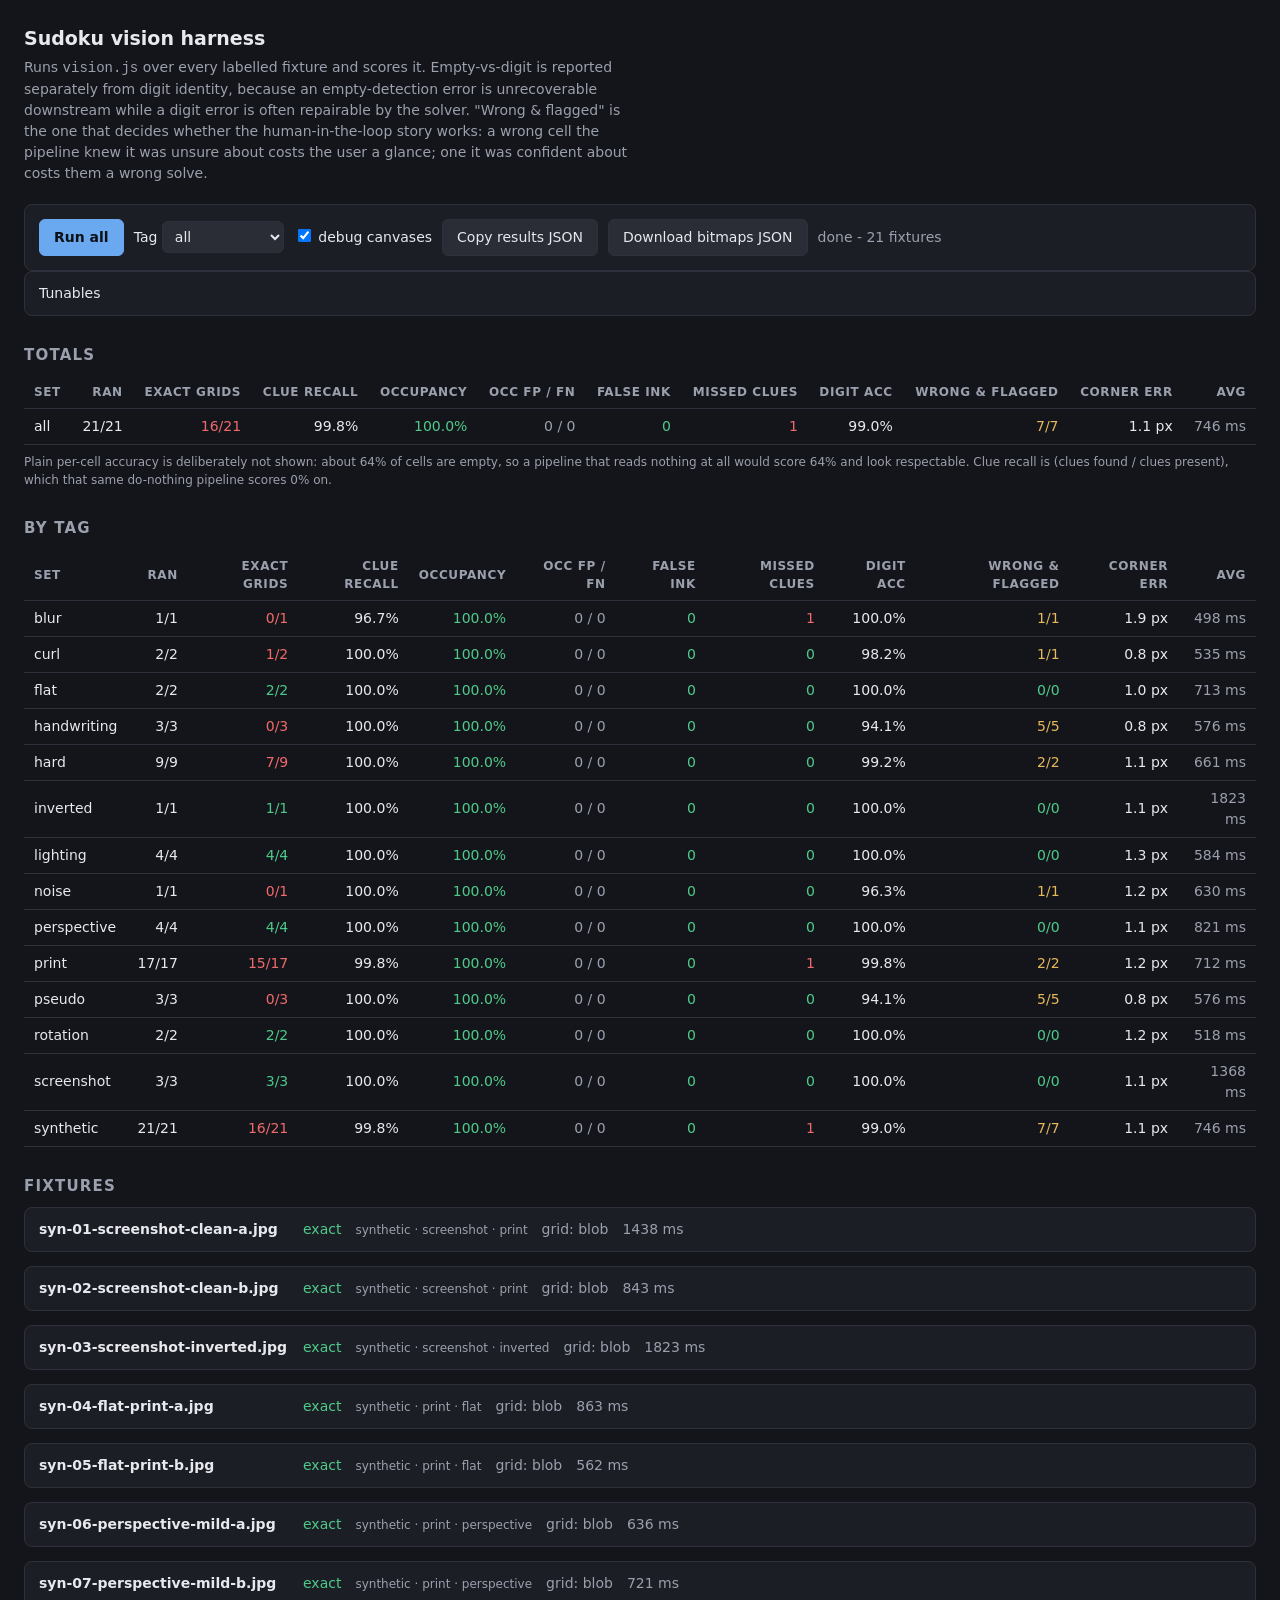
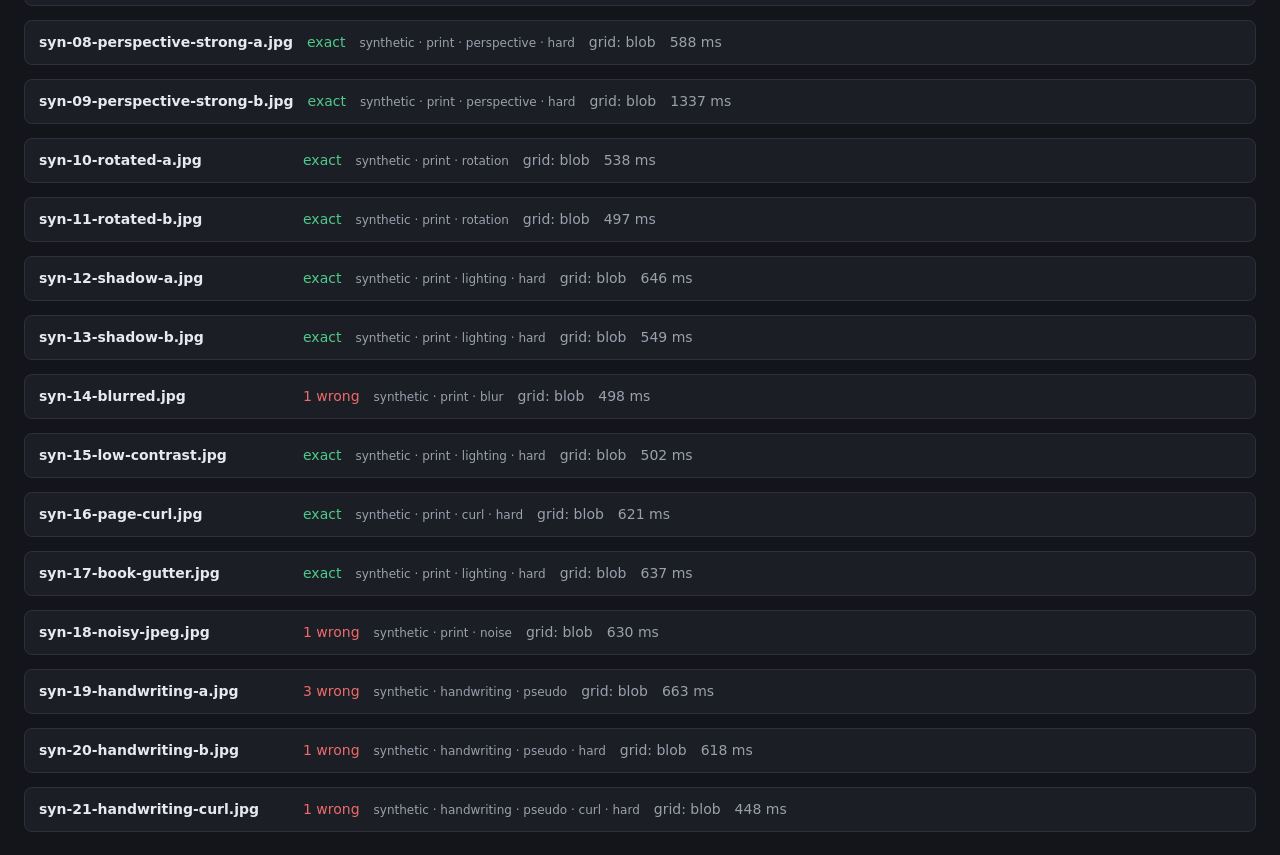
==== commit d97dd044: "feat: optical reading - step 6 - UI" ====
--- a/test-vision.html
+++ b/test-vision.html
@@ -113,6 +113,8 @@
   <script src="tools/fixtures/manifest.js"></script>
   <script src="digit-model.js"></script>
   <script src="vision.js"></script>
+  <!-- the app's own solver, so the repair measured here is the repair that ships -->
+  <script src="sudoku.js"></script>
   <script>
     var FIXTURES = window.SUDOKU_FIXTURES || [];
     var FIX_DIR = 'tools/fixtures/';
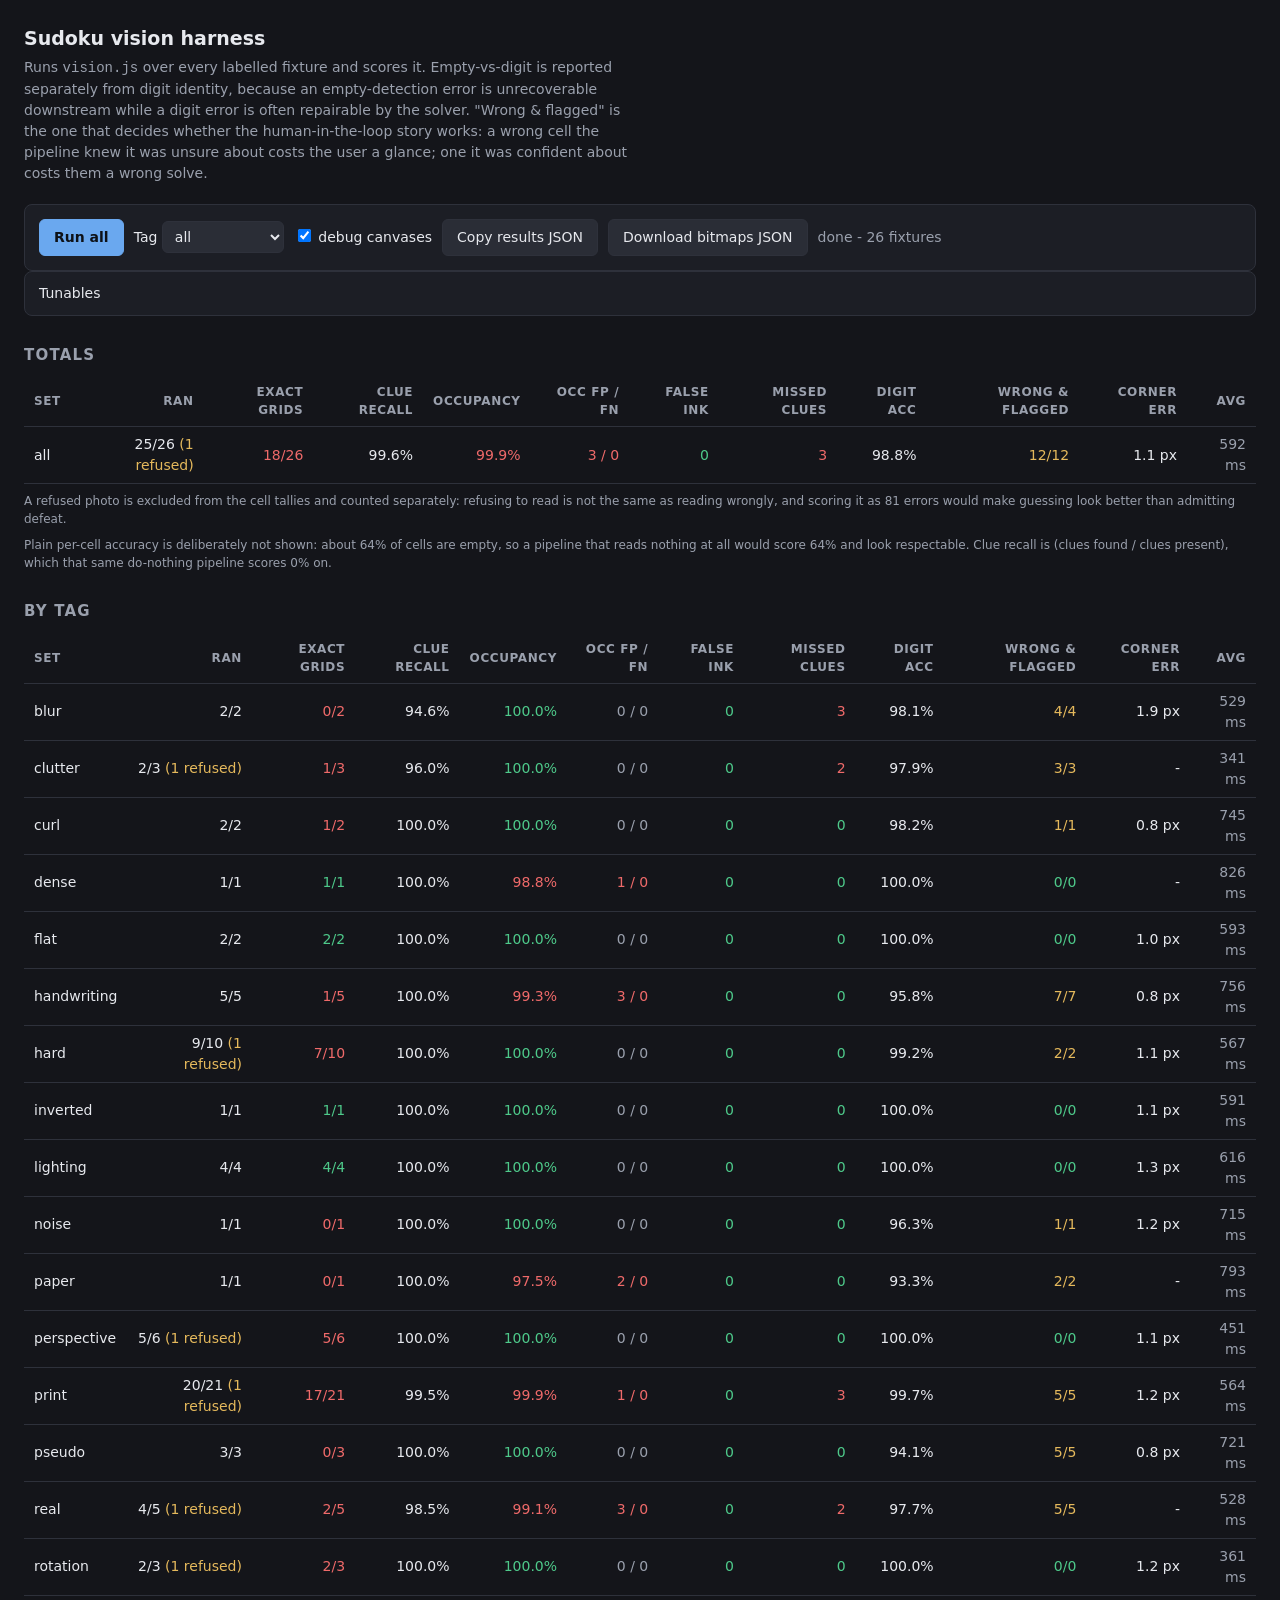
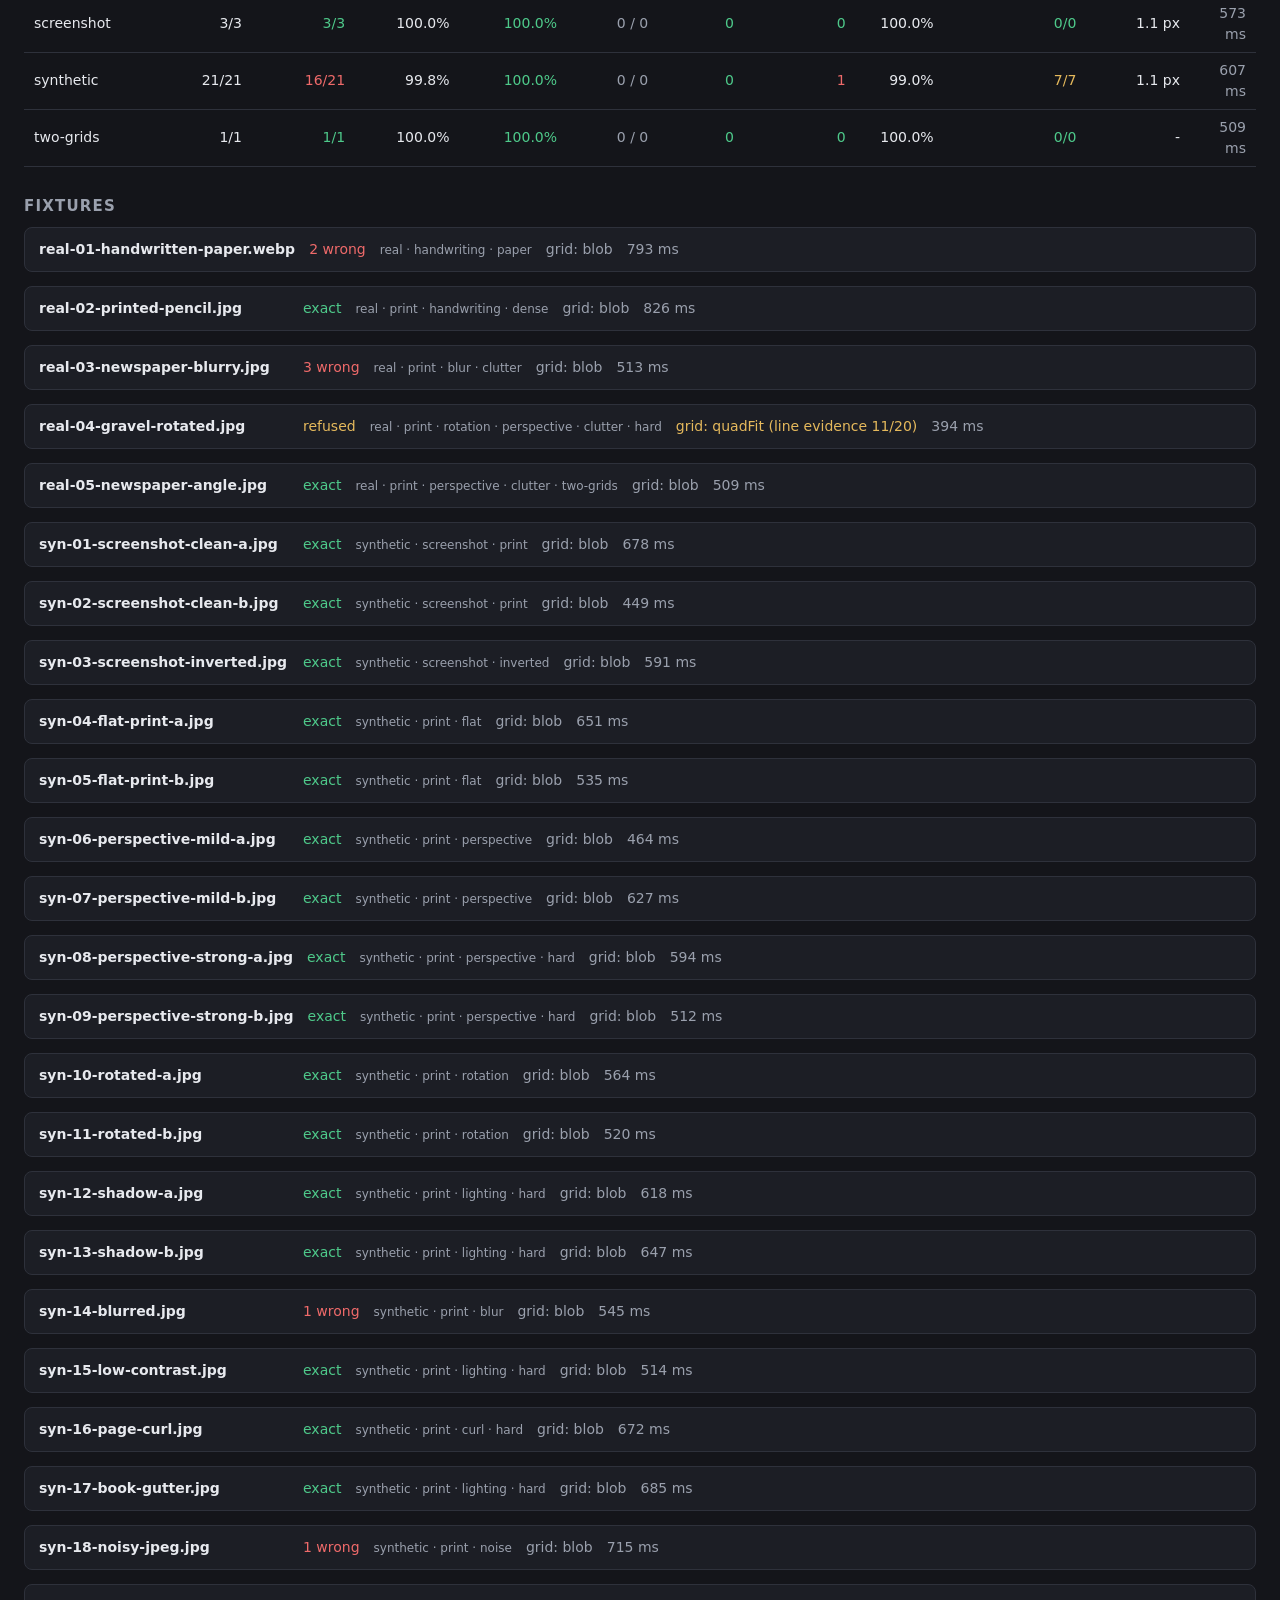
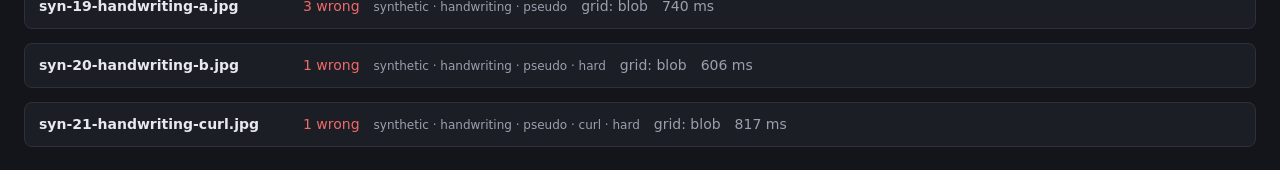
==== commit d5288555: "feat: ocr - finetune for blurry, rotated, and angled photos" ====
--- a/test-vision.html
+++ b/test-vision.html
@@ -166,7 +166,8 @@
       var got = result.grid;
       var s = {
         file: fixture.file, tags: fixture.tags || [], notes: fixture.notes || '',
-        ok: result.ok, reason: result.reason, notImplemented: result.notImplemented,
+        ok: result.ok, refused: !result.ok && !result.notImplemented,
+        reason: result.reason, notImplemented: result.notImplemented,
         msClassify: result.timings ? Math.round(result.timings.classify || 0) : null,
         gridSource: result.gridSource || null, gridRejected: result.gridRejected || null,
         stage: result.stage, ms: result.timings ? Math.round(result.timings.total) : null,
@@ -272,11 +273,15 @@
     function pct(n, d) { return d ? (100 * n / d).toFixed(1) + '%' : '-'; }
 
     function aggregate(rows) {
-      var a = { n: rows.length, ran: 0, exact: 0, clues: 0, falseInk: 0, missed: 0,
+      // A refused photo is one honest "I can't read this", not 81 wrong answers.
+      // Counting its cells as errors made the accuracy figures meaningless and, worse,
+      // made refusing look far more costly than guessing.
+      var a = { n: rows.length, refused: 0, ran: 0, exact: 0, clues: 0, falseInk: 0, missed: 0,
                 occChecked: 0, occFP: 0, occFN: 0,
                 digitTotal: 0, digitRight: 0, wrong: 0, flaggedWrong: 0, flagged: 0,
                 cornerErrors: [], ms: 0 };
       rows.forEach(function (s) {
+        if (s.refused) { a.refused++; return; }
         if (s.ok) { a.ran++; }
         if (s.exact) { a.exact++; }
         a.clues += s.clues; a.falseInk += s.falseInk; a.missed += s.missed;
@@ -294,7 +299,8 @@
 
     function statsRow(label, a) {
       return '<tr><td>' + label + '</td>' +
-        '<td class="num">' + a.ran + '/' + a.n + '</td>' +
+        '<td class="num">' + a.ran + '/' + a.n +
+          (a.refused ? ' <span class="warn">(' + a.refused + ' refused)</span>' : '') + '</td>' +
         '<td class="num ' + (a.exact === a.n && a.n ? 'ok' : 'bad') + '">' +
           a.exact + '/' + a.n + '</td>' +
         '<td class="num">' + pct(a.clues - a.missed, a.clues) + '</td>' +
@@ -322,6 +328,9 @@
     function renderTotals() {
       var a = aggregate(lastResults);
       el.totals.innerHTML = '<table>' + HEAD + statsRow('all', a) + '</table>' +
+        '<p class="legend">A refused photo is excluded from the cell tallies and counted ' +
+        'separately: refusing to read is not the same as reading wrongly, and scoring it ' +
+        'as 81 errors would make guessing look better than admitting defeat.</p>' +
         '<p class="legend">Plain per-cell accuracy is deliberately not shown: about 64% of cells ' +
         'are empty, so a pipeline that reads nothing at all would score 64% and look respectable. ' +
         'Clue recall is (clues found / clues present), which that same do-nothing pipeline scores ' +
@@ -422,7 +431,7 @@
     function card(s, result, fixture) {
       var d = document.createElement('details');
       var verdict = s.notImplemented ? '<span class="warn">stub: ' + s.stage + '</span>'
-        : !s.ok ? '<span class="bad">no grid</span>'
+        : s.refused ? '<span class="warn">refused</span>'
         : s.exact ? '<span class="ok">exact</span>'
         : '<span class="bad">' + s.wrong.length + ' wrong</span>';
 
